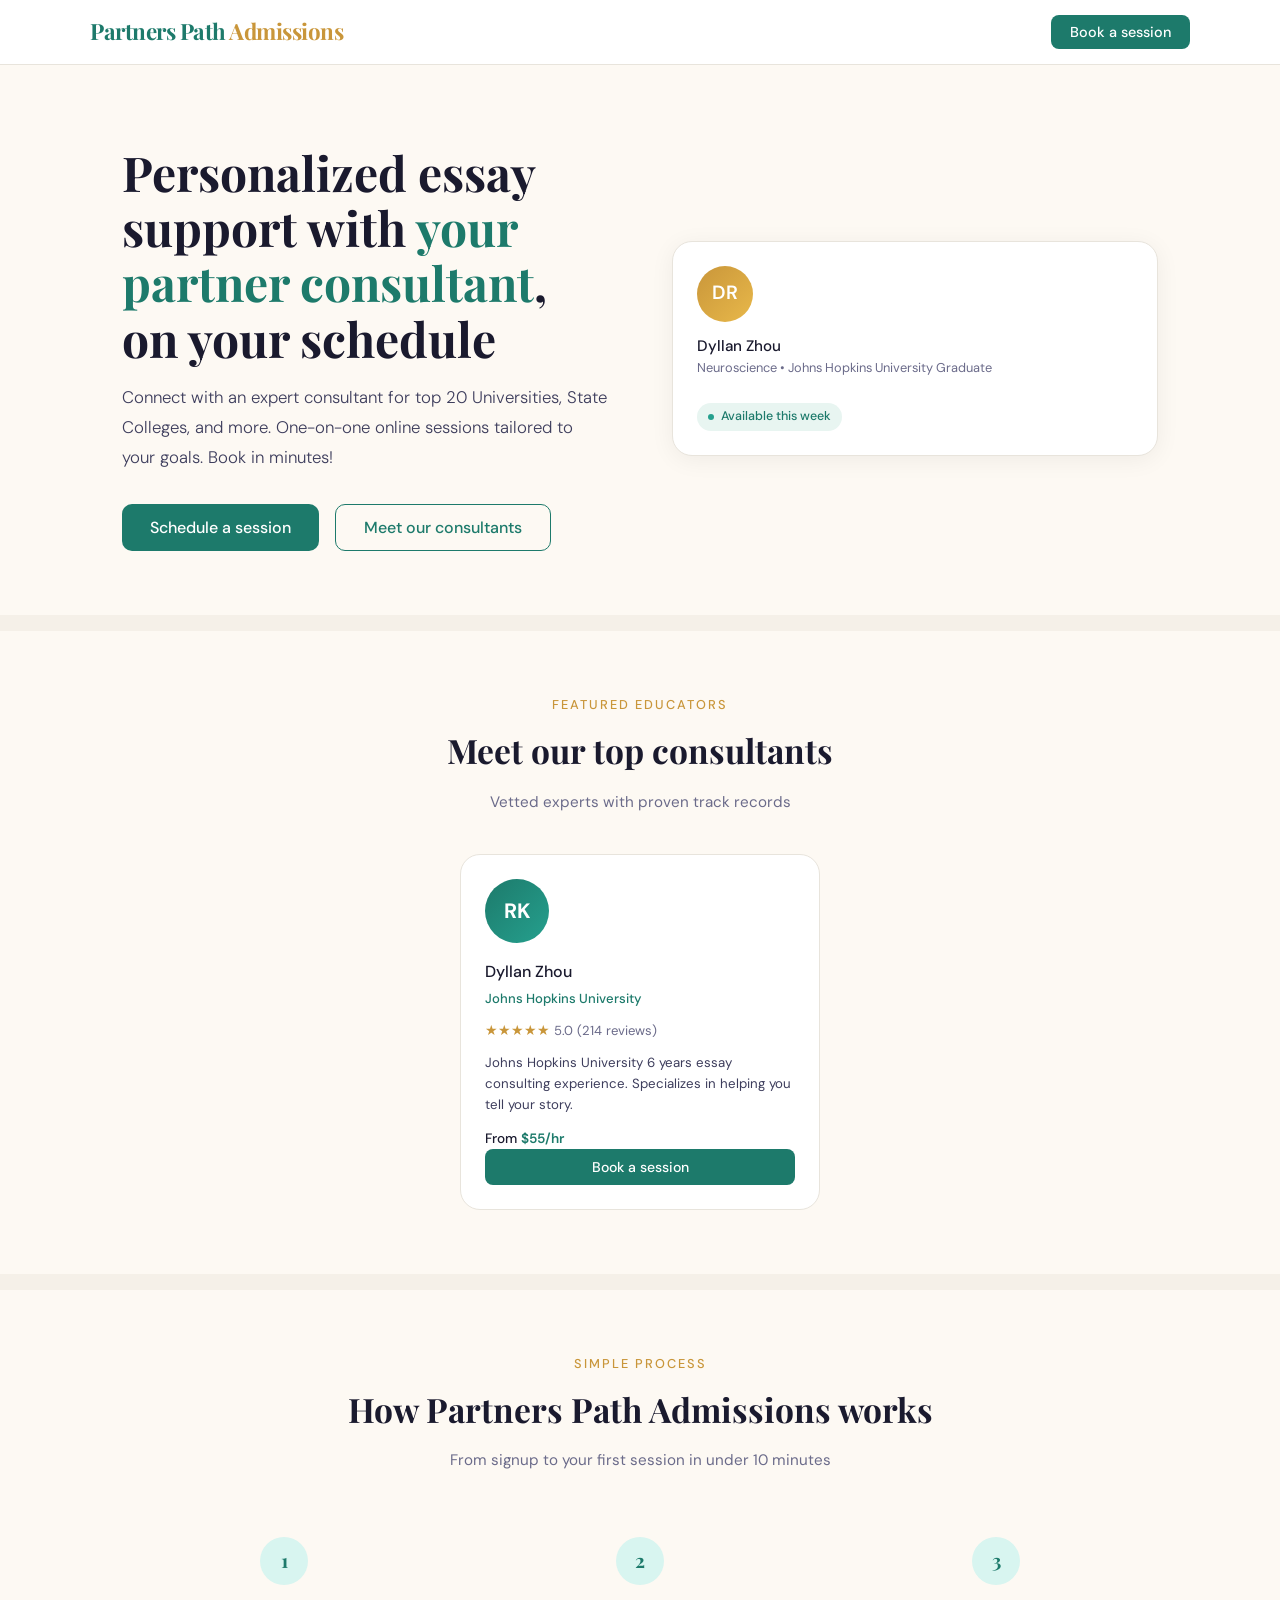
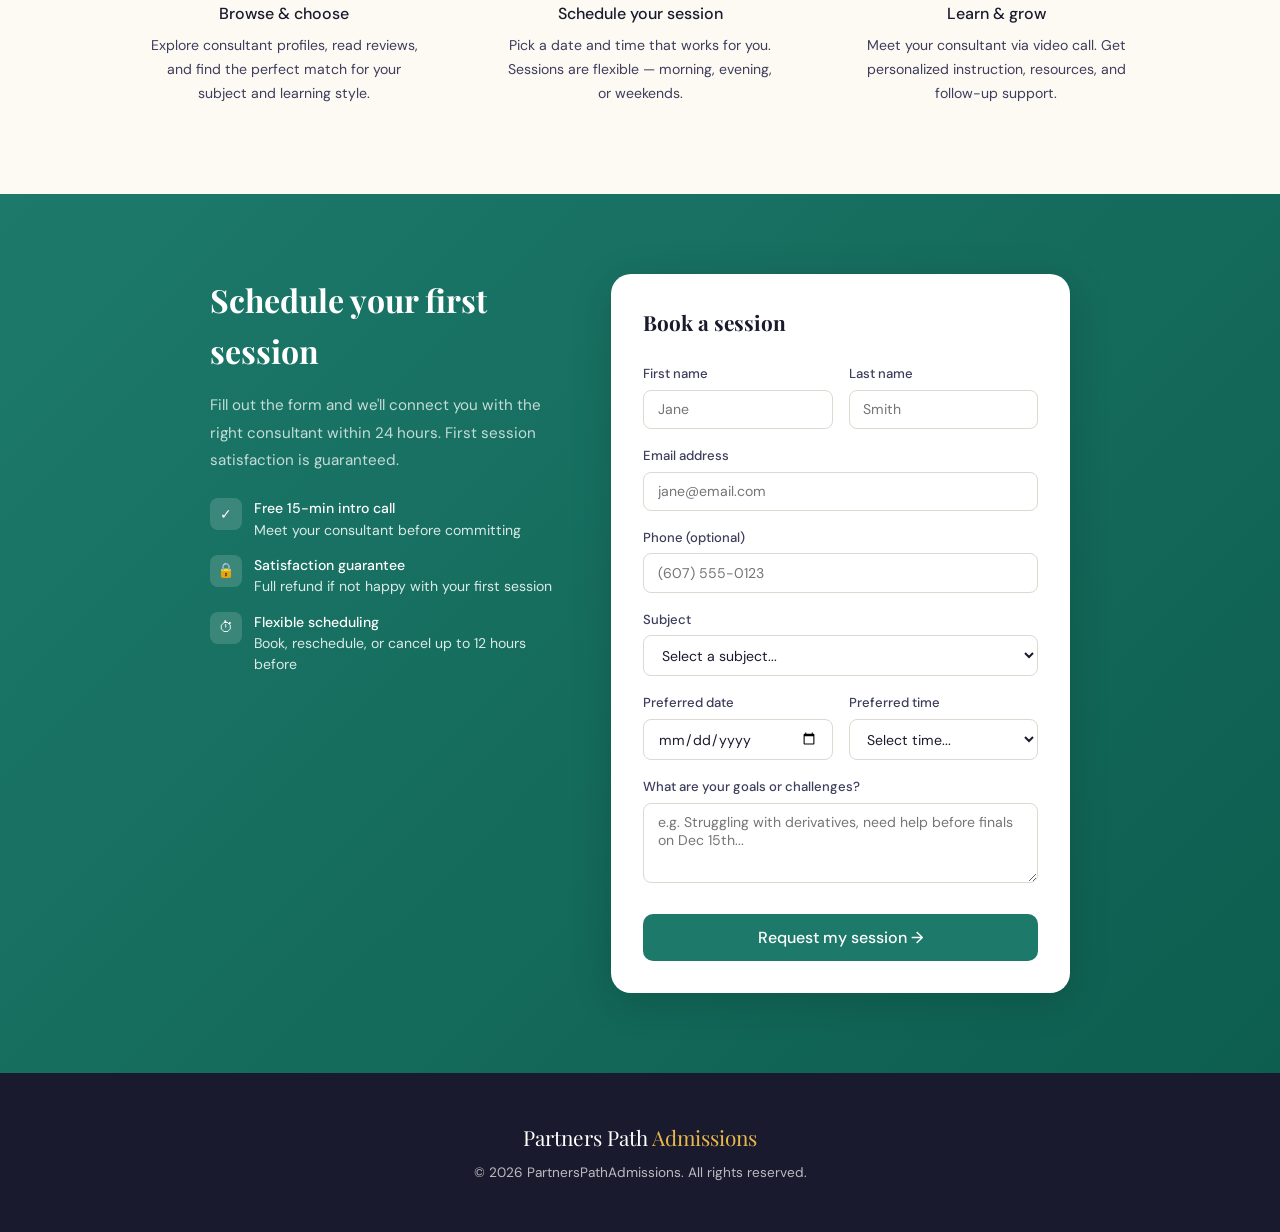
==== index.html @ 0ca45d67 "Update index.html" ====
<!DOCTYPE html>
<html lang="en">
<head>
<meta charset="UTF-8">
<meta name="viewport" content="width=device-width, initial-scale=1.0">
<title>Partners Path Admissions — Expert Online consulting</title>
<link href="https://fonts.googleapis.com/css2?family=Playfair+Display:wght@400;600;700&family=DM+Sans:wght@300;400;500&display=swap" rel="stylesheet">
<link rel="stylesheet" type="text/css" href="/style.css">
<script src="/script.js"></script>
</head>

<!-- Google tag (gtag.js) -->
<script async src="https://www.googletagmanager.com/gtag/js?id=G-GYZP8G2BZD"></script>
<script>
  window.dataLayer = window.dataLayer || [];
  function gtag(){dataLayer.push(arguments);}
  gtag('js', new Date());

  gtag('config', 'G-GYZP8G2BZD');
</script>
  
<body>

<nav>
  <div class="nav-inner">
    <div class="logo">Partners Path <span>Admissions</span></div>
    <button class="nav-cta" onclick="openBooking()">Book a session</button>
  </div>
</nav>

<!-- HERO -->
<section style="background:var(--cream)">
  <div class="hero">
    <div>
      <h1>Personalized essay support with <em>your partner consultant</em>, on your schedule</h1>
      <p>Connect with an expert consultant for top 20 Universities, State Colleges, and more. One-on-one online sessions tailored to your goals. Book in minutes!</p>
      <div class="hero-actions">
        <button class="btn-primary" onclick="scrollToBooking()">Schedule a session</button>
        <button class="btn-outline" onclick="document.getElementById('consultants').scrollIntoView({behavior:'smooth'})">Meet our consultants</button>
      </div>
    </div>
    <div class="hero-visual">
      <div class="rating-card">
        <div class="consultant-img">DR</div>
        <div class="consultant-name">Dyllan Zhou</div>
        <div class="consultant-subject">Neuroscience • Johns Hopkins University Graduate</div>
        <div class="stars"></div>
        <div class="consultant-bio"></div>
        <div class="avail-badge"><div class="avail-dot"></div>Available this week</div>
      </div>
    </div>
  </div>
</section>

<!-- consultantS -->
<div class="divider"></div>
<section class="section" id="consultants">
  <div class="section-label">Featured educators</div>
  <div class="section-title">Meet our top consultants</div>
  <div class="section-sub">Vetted experts with proven track records</div>
  <div class="consultants-grid">
    <div class="consultant-card">
      <div class="consultant-avatar" style="background:linear-gradient(135deg,#1d7a6b,#25a08e)">RK</div>
      <div class="t-name">Dyllan Zhou</div>
      <div class="t-subject">Johns Hopkins University</div>
      <div><span class="t-stars">★★★★★</span><span class="t-rating">5.0 (214 reviews)</span></div>
      <div class="t-bio">Johns Hopkins University 6 years essay consulting experience. Specializes in helping you tell your story.</div>
      <div class="t-rate">From <span>$55/hr</span></div>
      <button class="t-book" onclick="openBookingFor('Dyllan Zhou','College essay support')">Book a session</button>
    </div>
    <!-- <div class="consultant-card">
      <div class="consultant-avatar" style="background:linear-gradient(135deg,#c9963a,#e8b84a)">MJ</div>
      <div class="t-name">Marcus Johnson</div>
      <div class="t-subject">AP Chemistry & Biology</div>
      <div><span class="t-stars">★★★★★</span><span class="t-rating">4.9 (189 reviews)</span></div>
      <div class="t-bio">Stanford grad, former lab researcher. Makes science engaging through real-world applications and hands-on examples.</div>
      <div class="t-rate">From <span>$55/hr</span></div>
      <button class="t-book" onclick="openBookingFor('Marcus Johnson','AP Chemistry & Biology')">Book a session</button>
    </div>
    <div class="consultant-card">
      <div class="consultant-avatar" style="background:linear-gradient(135deg,#534ab7,#7f77dd)">SP</div>
      <div class="t-name">Sofia Patel</div>
      <div class="t-subject">SAT/ACT & College Essays</div>
      <div><span class="t-stars">★★★★★</span><span class="t-rating">4.9 (302 reviews)</span></div>
      <div class="t-bio">Columbia grad. Has helped 200+ students earn spots at Ivy League schools. Perfect SAT score in 2019.</div>
      <div class="t-rate">From <span>$70/hr</span></div>
      <button class="t-book" onclick="openBookingFor('Sofia Patel','SAT/ACT & College Essays')">Book a session</button>
    </div>
    <div class="consultant-card">
      <div class="consultant-avatar" style="background:linear-gradient(135deg,#d85a30,#ef9f27)">TL</div>
      <div class="t-name">Thomas Lee</div>
      <div class="t-subject">Python & Web Development</div>
      <div><span class="t-stars">★★★★★</span><span class="t-rating">4.8 (157 reviews)</span></div>
      <div class="t-bio">Senior software engineer at a Fortune 500. Teaches Python, JavaScript, React, and system design from beginner to advanced.</div>
      <div class="t-rate">From <span>$75/hr</span></div>
      <button class="t-book" onclick="openBookingFor('Thomas Lee','Python & Web Development')">Book a session</button>
    </div> -->
  </div>
</section>

<!-- HOW IT WORKS -->
<div class="divider"></div>
<section class="section" id="how">
  <div class="section-label">Simple process</div>
  <div class="section-title">How Partners Path Admissions works</div>
  <div class="section-sub">From signup to your first session in under 10 minutes</div>
  <div class="steps-grid">
    <div class="step-card">
      <div class="step-num">1</div>
      <div class="step-title">Browse & choose</div>
      <div class="step-desc">Explore consultant profiles, read reviews, and find the perfect match for your subject and learning style.</div>
    </div>
    <div class="step-card">
      <div class="step-num">2</div>
      <div class="step-title">Schedule your session</div>
      <div class="step-desc">Pick a date and time that works for you. Sessions are flexible — morning, evening, or weekends.</div>
    </div>
    <div class="step-card">
      <div class="step-num">3</div>
      <div class="step-title">Learn & grow</div>
      <div class="step-desc">Meet your consultant via video call. Get personalized instruction, resources, and follow-up support.</div>
    </div>
  </div>
</section>

<!-- BOOKING FORM -->
<section class="booking-section" id="booking">
  <div class="booking-inner">
    <div class="booking-info">
      <h2>Schedule your first session</h2>
      <p>Fill out the form and we'll connect you with the right consultant within 24 hours. First session satisfaction is guaranteed.</p>
      <div class="booking-perk">
        <div class="perk-icon">✓</div>
        <div class="perk-text"><strong>Free 15-min intro call</strong>Meet your consultant before committing</div>
      </div>
      <div class="booking-perk">
        <div class="perk-icon">🔒</div>
        <div class="perk-text"><strong>Satisfaction guarantee</strong>Full refund if not happy with your first session</div>
      </div>
      <div class="booking-perk">
        <div class="perk-icon">⏱</div>
        <div class="perk-text"><strong>Flexible scheduling</strong>Book, reschedule, or cancel up to 12 hours before</div>
      </div>
    </div>

    <div class="form-card">
      <h3>Book a session</h3>
      <form id="booking-form" action="https://api.web3forms.com/submit" method="POST">
        <input type="hidden" name="access_key" value="ca4d732a-3eb6-40d1-b957-d5e76e09fc23">
        <input type="hidden" name="subject" value="New Session Booking — EssayConsultant">
        <input type="checkbox" name="botcheck" style="display:none">
        <input type="hidden" name="redirect" value="false">

        <div class="form-row">
          <div class="form-group">
            <label for="fname">First name</label>
            <input type="text" id="fname" name="first_name" placeholder="Jane" required>
          </div>
          <div class="form-group">
            <label for="lname">Last name</label>
            <input type="text" id="lname" name="last_name" placeholder="Smith" required>
          </div>
        </div>
        <div class="form-group">
          <label for="email">Email address</label>
          <input type="email" id="email" name="email" placeholder="jane@email.com" required>
        </div>
        <div class="form-group">
          <label for="phone">Phone (optional)</label>
          <input type="tel" id="phone" name="phone" placeholder="(607) 555-0123">
        </div>
        <div class="form-group">
          <label for="subject-sel">Subject</label>
          <select id="subject-sel" name="subject_area" required>
            <option value="">Select a subject...</option>
            <option>Mathematics</option>
            <option>Science (Chemistry / Biology / Physics)</option>
            <option>Writing & English</option>
            <option>Coding & Computer Science</option>
            <option>SAT / ACT / Test Prep</option>
            <option>Languages</option>
            <option>History & Social Studies</option>
            <option>Music</option>
            <option>Other</option>
          </select>
        </div>
        <div class="form-row">
          <div class="form-group">
            <label for="date">Preferred date</label>
            <input type="date" id="date" name="preferred_date" required>
          </div>
          <div class="form-group">
            <label for="time">Preferred time</label>
            <select id="time" name="preferred_time" required>
              <option value="">Select time...</option>
              <option>8:00 AM – 9:00 AM</option>
              <option>9:00 AM – 10:00 AM</option>
              <option>10:00 AM – 11:00 AM</option>
              <option>11:00 AM – 12:00 PM</option>
              <option>12:00 PM – 1:00 PM</option>
              <option>1:00 PM – 2:00 PM</option>
              <option>2:00 PM – 3:00 PM</option>
              <option>3:00 PM – 4:00 PM</option>
              <option>4:00 PM – 5:00 PM</option>
              <option>5:00 PM – 6:00 PM</option>
              <option>6:00 PM – 7:00 PM</option>
              <option>7:00 PM – 8:00 PM</option>
            </select>
          </div>
        </div>
        <div class="form-group">
          <label for="goals">What are your goals or challenges?</label>
          <textarea id="goals" name="message" placeholder="e.g. Struggling with derivatives, need help before finals on Dec 15th..."></textarea>
        </div>
        <button type="submit" class="submit-btn" id="submit-btn">Request my session →</button>
        <div class="form-msg" id="form-msg"></div>
      </form>
    </div>
  </div>
</section>

<!-- MODAL (quick-book from consultant cards) -->
<div class="modal-overlay" id="modal-overlay" onclick="closeModalOnBg(event)">
  <div class="modal">
    <button class="modal-close" onclick="closeModal()">×</button>
    <h3>Book a session</h3>
    <div class="modal-sub" id="modal-sub">with your selected consultant</div>
    <form id="modal-form" action="https://api.web3forms.com/submit" method="POST">
      <input type="hidden" name="access_key" value="ca4d732a-3eb6-40d1-b957-d5e76e09fc23">
      <input type="hidden" name="subject" value="New Session Booking — PartnersPathAdmissions (Quick)">
      <input type="checkbox" name="botcheck" style="display:none">
      <input type="hidden" name="redirect" value="false">
      <input type="hidden" name="consultant" id="modal-consultant-field">

      <div class="form-row">
        <div class="form-group">
          <label>First name</label>
          <input type="text" name="first_name" placeholder="Jane" required>
        </div>
        <div class="form-group">
          <label>Last name</label>
          <input type="text" name="last_name" placeholder="Smith" required>
        </div>
      </div>
      <div class="form-group">
        <label>Email address</label>
        <input type="email" name="email" placeholder="jane@email.com" required>
      </div>
      <div class="form-row">
        <div class="form-group">
          <label>Preferred date</label>
          <input type="date" name="preferred_date" required>
        </div>
        <div class="form-group">
          <label>Preferred time</label>
          <select name="preferred_time" required>
            <option value="">Select...</option>
            <option>Morning (8–12 PM)</option>
            <option>Afternoon (12–5 PM)</option>
            <option>Evening (5–9 PM)</option>
          </select>
        </div>
      </div>
      <div class="form-group">
        <label>Notes for your consultant</label>
        <textarea name="message" placeholder="What topics or goals should we focus on?"></textarea>
      </div>
      <button type="submit" class="submit-btn" id="modal-submit">Confirm booking →</button>
      <div class="form-msg" id="modal-msg"></div>
    </form>
  </div>
</div>

<footer>
  <div class="logo-f">Partners Path <span>Admissions</span></div>
  <p style="margin-top:.5rem">© 2026 PartnersPathAdmissions. All rights reserved.</p>
</footer>
  

</body>
</html>
---- style.css ----
*{box-sizing:border-box;margin:0;padding:0}
:root{
  --ink:#1a1a2e;--ink2:#3d3d5c;--ink3:#6b6b8a;
  --cream:#fdf9f3;--cream2:#f5f0e8;
  --gold:#c9963a;--gold2:#e8b84a;
  --teal:#1d7a6b;--teal2:#25a08e;--teal3:#d8f5f0;
  --bg-card:#ffffff;--radius:12px;--radius-lg:20px;
}
body{font-family:'DM Sans',sans-serif;background:var(--cream);color:var(--ink);line-height:1.6}

/* NAV */
nav{background:var(--bg-card);border-bottom:1px solid #e8e4dc;padding:0 2rem;position:sticky;top:0;z-index:100}

.nav-inner{max-width:1100px;margin:0 auto;height:64px;display:flex;align-items:center;justify-content:space-between}
.logo{font-family:'Playfair Display',serif;font-size:1.4rem;font-weight:700;color:var(--teal);letter-spacing:-0.5px}
.logo span{color:var(--gold)}
.nav-links{display:flex;gap:2rem;list-style:none}
.nav-links a{text-decoration:none;color:var(--ink2);font-size:.9rem;font-weight:400;transition:color .2s}
.nav-links a:hover{color:var(--teal)}
.nav-cta{background:var(--teal);color:#fff;border:none;padding:.5rem 1.2rem;border-radius:8px;font-family:'DM Sans',sans-serif;font-size:.9rem;font-weight:500;cursor:pointer;transition:background .2s}
.nav-cta:hover{background:var(--teal2)}

/* HERO */
.hero{padding:5rem 2rem 4rem;max-width:1100px;margin:0 auto;display:grid;grid-template-columns:1fr 1fr;gap:4rem;align-items:center}
.hero-badge{display:inline-flex;align-items:center;gap:.5rem;background:var(--teal3);color:var(--teal);font-size:.8rem;font-weight:500;padding:.35rem .9rem;border-radius:20px;margin-bottom:1.5rem}
.hero h1{font-family:'Playfair Display',serif;font-size:3rem;font-weight:700;line-height:1.15;color:var(--ink);margin-bottom:1rem}
.hero h1 em{color:var(--teal);font-style:normal}
.hero p{font-size:1.05rem;color:var(--ink2);margin-bottom:2rem;line-height:1.8;font-weight:300}
.hero-actions{display:flex;gap:1rem;flex-wrap:wrap}
.btn-primary{background:var(--teal);color:#fff;border:none;padding:.75rem 1.75rem;border-radius:10px;font-size:1rem;font-weight:500;cursor:pointer;transition:background .2s;font-family:'DM Sans',sans-serif}
.btn-primary:hover{background:var(--teal2)}
.btn-outline{background:transparent;color:var(--teal);border:1.5px solid var(--teal);padding:.75rem 1.75rem;border-radius:10px;font-size:1rem;font-weight:500;cursor:pointer;transition:all .2s;font-family:'DM Sans',sans-serif}
.btn-outline:hover{background:var(--teal3)}

/* STATS */
.stats{display:flex;gap:2rem;margin-top:2.5rem}
.stat-item .num{font-family:'Playfair Display',serif;font-size:1.8rem;font-weight:700;color:var(--teal)}
.stat-item .lbl{font-size:.8rem;color:var(--ink3);font-weight:400}

/* HERO CARD */
.hero-visual{position:relative}
.rating-card{background:var(--bg-card);border:1px solid #e8e4dc;border-radius:var(--radius-lg);padding:1.5rem;box-shadow:0 4px 24px rgba(0,0,0,.06)}
.consultant-img{width:56px;height:56px;border-radius:50%;background:linear-gradient(135deg,#c9963a,#e8b84a);display:flex;align-items:center;justify-content:center;font-size:1.2rem;color:#fff;font-weight:600;margin-bottom:.75rem}
.consultant-name{font-weight:500;font-size:.95rem;color:var(--ink)}
.consultant-subject{font-size:.8rem;color:var(--ink3);margin-bottom:.75rem}
.stars{color:var(--gold);font-size:1rem;letter-spacing:2px;margin-bottom:.5rem}
.consultant-bio{font-size:.85rem;color:var(--ink2);line-height:1.6}
.avail-badge{margin-top:.75rem;display:inline-flex;align-items:center;gap:.4rem;background:#e8f5f1;color:var(--teal);font-size:.78rem;font-weight:500;padding:.25rem .7rem;border-radius:20px}
.avail-dot{width:6px;height:6px;background:var(--teal2);border-radius:50%}
.floating-stat{position:absolute;top:-1rem;right:-1rem;background:var(--bg-card);border:1px solid #e8e4dc;border-radius:var(--radius);padding:.75rem 1rem;box-shadow:0 4px 16px rgba(0,0,0,.06);text-align:center}
.floating-stat .big{font-family:'Playfair Display',serif;font-size:1.5rem;font-weight:700;color:var(--gold)}
.floating-stat .sm{font-size:.75rem;color:var(--ink3)}

/* SUBJECTS */
.section{padding:4rem 2rem;max-width:1100px;margin:0 auto}
.section-label{text-align:center;font-size:.8rem;font-weight:500;color:var(--gold);letter-spacing:2px;text-transform:uppercase;margin-bottom:.5rem}
.section-title{text-align:center;font-family:'Playfair Display',serif;font-size:2.1rem;font-weight:700;color:var(--ink);margin-bottom:.75rem}
.section-sub{text-align:center;color:var(--ink3);font-size:.95rem;margin-bottom:2.5rem}
.subjects-grid{display:grid;grid-template-columns:repeat(auto-fit,minmax(140px,1fr));gap:1rem}
.subject-card{background:var(--bg-card);border:1px solid #e8e4dc;border-radius:var(--radius);padding:1.25rem;text-align:center;cursor:pointer;transition:all .2s}
.subject-card:hover{border-color:var(--teal);background:var(--teal3)}
.subject-icon{font-size:1.8rem;margin-bottom:.5rem}
.subject-name{font-size:.9rem;font-weight:500;color:var(--ink)}
.subject-count{font-size:.78rem;color:var(--ink3)}

/* consultantS */
.consultants-grid{display:grid;grid-template-columns:repeat(auto-fit,minmax(min(100%, 240px), 360px));gap:1.5rem;justify-content:center}
.consultant-card{background:var(--bg-card);border:1px solid #e8e4dc;border-radius:var(--radius-lg);padding:1.5rem;transition:all .2s;width:100%;min-height:330px;display:flex;flex-direction:column}
.consultant-card:hover{border-color:var(--teal2);box-shadow:0 6px 24px rgba(29,122,107,.08)}
.consultant-avatar{width:64px;height:64px;border-radius:50%;display:flex;align-items:center;justify-content:center;font-size:1.3rem;color:#fff;font-weight:700;margin-bottom:1rem}
.t-name{font-weight:500;font-size:1rem;color:var(--ink);margin-bottom:.2rem}
.t-subject{font-size:.82rem;color:var(--teal);font-weight:500;margin-bottom:.5rem}
.t-stars{color:var(--gold);font-size:.85rem}
.t-rating{font-size:.82rem;color:var(--ink3);margin-left:.25rem}
.t-bio{font-size:.83rem;color:var(--ink2);margin-top:.6rem;line-height:1.6}
.t-rate{margin-top:.75rem;font-size:.85rem;color:var(--ink);font-weight:500}
.t-rate span{color:var(--teal);font-weight:600}
.t-book{margin-top:auto;width:100%;background:var(--teal);color:#fff;border:none;padding:.55rem;border-radius:8px;font-size:.88rem;font-weight:500;cursor:pointer;font-family:'DM Sans',sans-serif;transition:background .2s}
.t-book:hover{background:var(--teal2)}

/* DIVIDER */
.divider{background:var(--cream2);padding:.5rem 0}

/* HOW IT WORKS */
.steps-grid{display:grid;grid-template-columns:repeat(3,1fr);gap:2rem}
.step-card{text-align:center;padding:1.5rem}
.step-num{width:48px;height:48px;border-radius:50%;background:var(--teal3);color:var(--teal);font-family:'Playfair Display',serif;font-size:1.2rem;font-weight:700;display:flex;align-items:center;justify-content:center;margin:0 auto 1rem}
.step-title{font-weight:500;font-size:1rem;color:var(--ink);margin-bottom:.5rem}
.step-desc{font-size:.88rem;color:var(--ink2);line-height:1.7}

/* BOOKING SECTION */
.booking-section{background:linear-gradient(135deg,var(--teal) 0%,#0d5e4f 100%);padding:5rem 2rem}
.booking-inner{max-width:860px;margin:0 auto;display:grid;grid-template-columns:1fr 1.3fr;gap:3rem;align-items:start}
.booking-info h2{font-family:'Playfair Display',serif;font-size:2rem;font-weight:700;color:#fff;margin-bottom:1rem}
.booking-info p{color:rgba(255,255,255,.75);font-size:.95rem;line-height:1.8;margin-bottom:1.5rem}
.booking-perk{display:flex;align-items:flex-start;gap:.75rem;margin-bottom:.9rem}
.perk-icon{background:rgba(255,255,255,.15);border-radius:8px;width:32px;height:32px;display:flex;align-items:center;justify-content:center;flex-shrink:0;color:#fff;font-size:.9rem}
.perk-text{font-size:.88rem;color:rgba(255,255,255,.85);line-height:1.5}
.perk-text strong{color:#fff;font-weight:500;display:block}

/* FORM */
.form-card{background:var(--bg-card);border-radius:var(--radius-lg);padding:2rem;box-shadow:0 8px 40px rgba(0,0,0,.15)}
.form-card h3{font-family:'Playfair Display',serif;font-size:1.3rem;font-weight:700;color:var(--ink);margin-bottom:1.5rem}
.form-group{margin-bottom:1rem}
.form-row{display:grid;grid-template-columns:1fr 1fr;gap:1rem}
label{display:block;font-size:.82rem;font-weight:500;color:var(--ink2);margin-bottom:.35rem}
input,select,textarea{width:100%;padding:.6rem .85rem;border:1px solid #ddd9d0;border-radius:8px;font-family:'DM Sans',sans-serif;font-size:.88rem;color:var(--ink);background:#fff;transition:border-color .2s;outline:none}
input:focus,select:focus,textarea:focus{border-color:var(--teal)}
textarea{resize:vertical;min-height:80px}
.submit-btn{width:100%;background:var(--teal);color:#fff;border:none;padding:.8rem;border-radius:10px;font-size:1rem;font-weight:500;cursor:pointer;font-family:'DM Sans',sans-serif;transition:background .2s;margin-top:.5rem}
.submit-btn:hover{background:var(--teal2)}
.submit-btn:disabled{opacity:.6;cursor:default}
.form-msg{margin-top:.75rem;padding:.65rem 1rem;border-radius:8px;font-size:.88rem;display:none}
.form-msg.success{background:#d8f5f0;color:var(--teal);display:block}
.form-msg.error{background:#fde8e8;color:#c0392b;display:block}

/* FOOTER */
footer{background:var(--ink);color:rgba(255,255,255,.7);padding:3rem 2rem;text-align:center;font-size:.85rem}
footer .logo-f{font-family:'Playfair Display',serif;font-size:1.3rem;color:#fff;margin-bottom:.5rem}
footer .logo-f span{color:var(--gold2)}

/* MODAL */
.modal-overlay{display:none;position:fixed;inset:0;background:rgba(0,0,0,.45);z-index:200;align-items:center;justify-content:center;padding:1rem}
.modal-overlay.open{display:flex}
.modal{background:var(--bg-card);border-radius:var(--radius-lg);max-width:480px;width:100%;padding:2rem;max-height:90vh;overflow-y:auto;position:relative}
.modal-close{position:absolute;top:1rem;right:1rem;background:none;border:none;font-size:1.4rem;cursor:pointer;color:var(--ink3);line-height:1}
.modal-close:hover{color:var(--ink)}
.modal h3{font-family:'Playfair Display',serif;font-size:1.4rem;font-weight:700;color:var(--ink);margin-bottom:.25rem}
.modal-sub{font-size:.85rem;color:var(--ink3);margin-bottom:1.5rem}

/* MOBILE */
@media (max-width: 768px){
  nav{padding:0 1rem}
  .nav-inner{height:auto;min-height:64px;gap:1rem}
  .logo{font-size:1.2rem}
  .nav-cta{padding:.45rem .9rem;font-size:.82rem}
  .hero{grid-template-columns:1fr;gap:2.5rem;padding:3.5rem 1rem 3rem;text-align:center}
  .hero h1{font-size:2.25rem}
  .hero p{font-size:1rem}
  .hero-actions{justify-content:center}
  .stats{justify-content:center;flex-wrap:wrap;gap:1.25rem}
  .hero-visual{max-width:360px;margin:0 auto}
  .floating-stat{right:.5rem}
  .section{padding:3rem 1rem}
  .section-title{font-size:1.8rem}
  .steps-grid{grid-template-columns:1fr;gap:1.25rem}
  .booking-section{padding:3.5rem 1rem}
  .booking-inner{grid-template-columns:1fr;gap:2rem}
  .form-row{grid-template-columns:1fr}
  .form-card{padding:1.5rem}
}

@media (max-width: 480px){
  .hero h1{font-size:1.9rem}
  .btn-primary,.btn-outline{width:100%}
  .hero-actions{flex-direction:column}
  .stats{flex-direction:column}
  .floating-stat{position:static;margin-bottom:1rem}
}
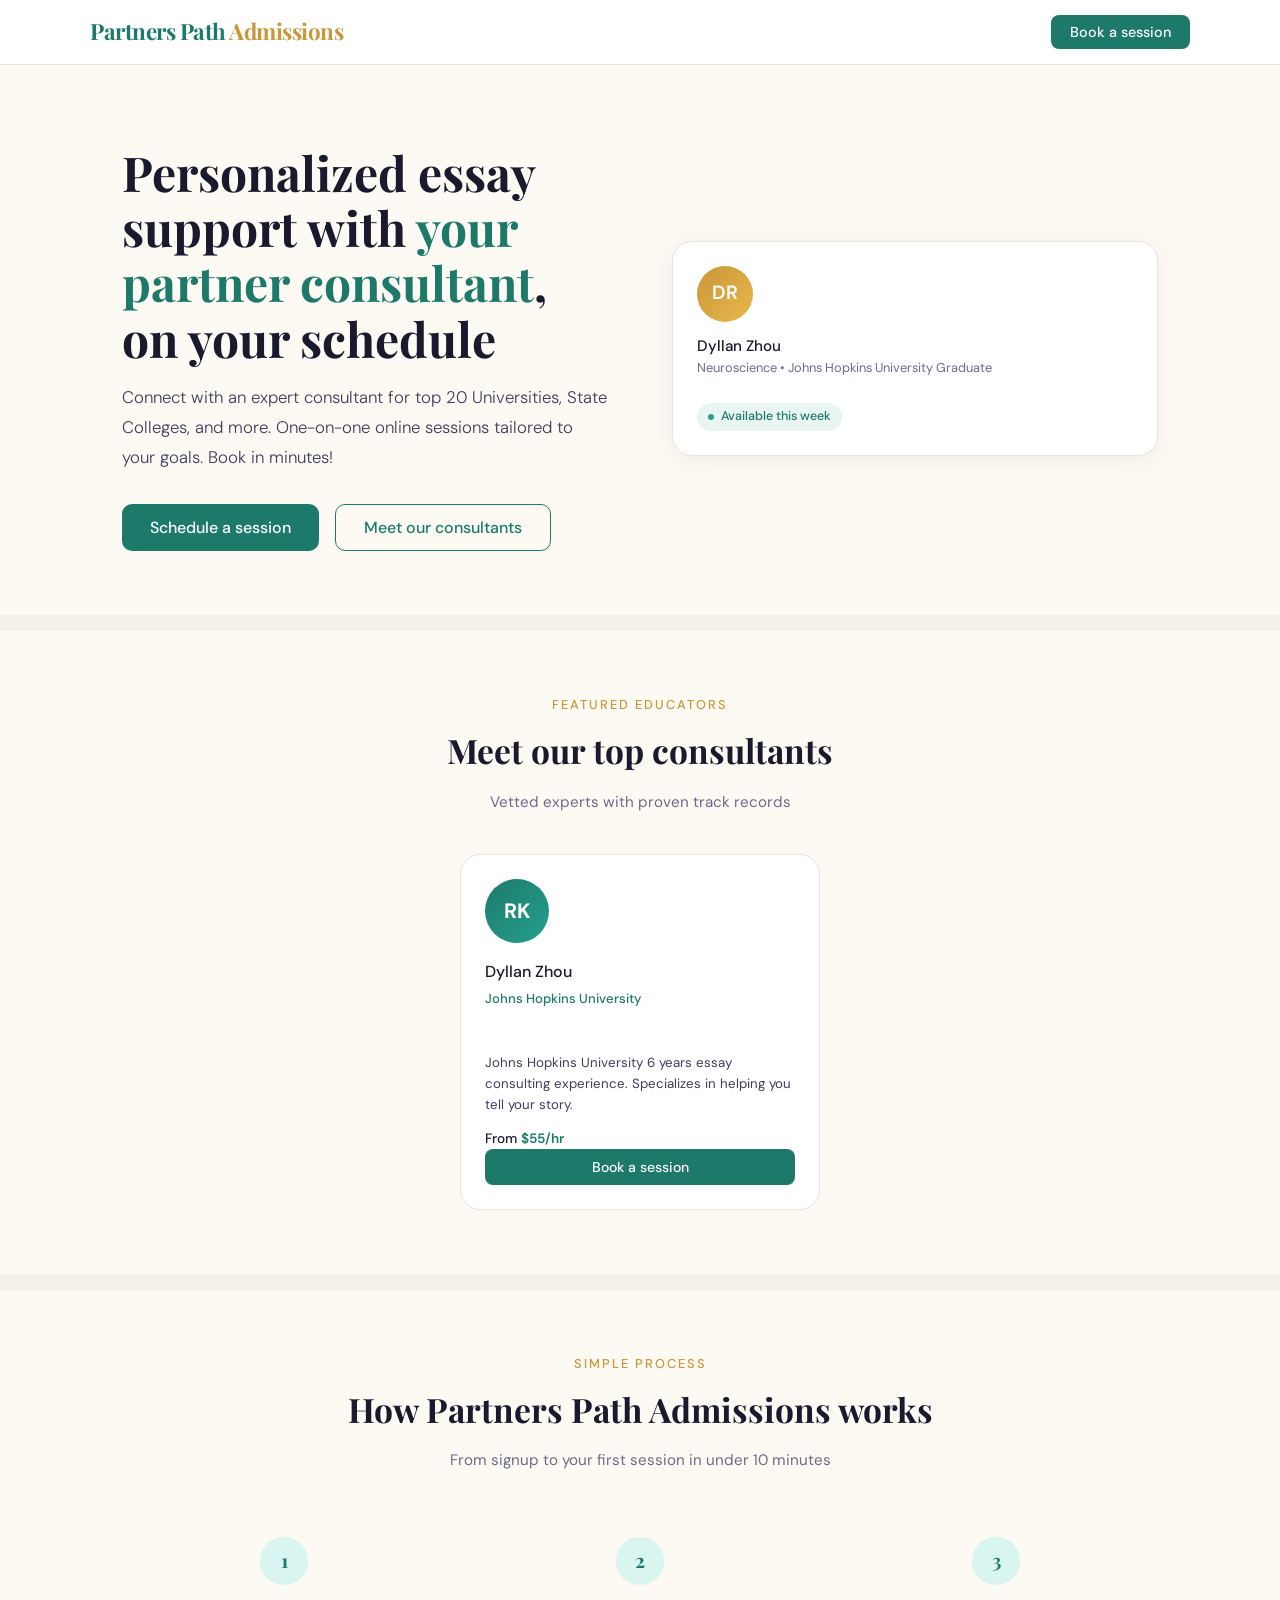
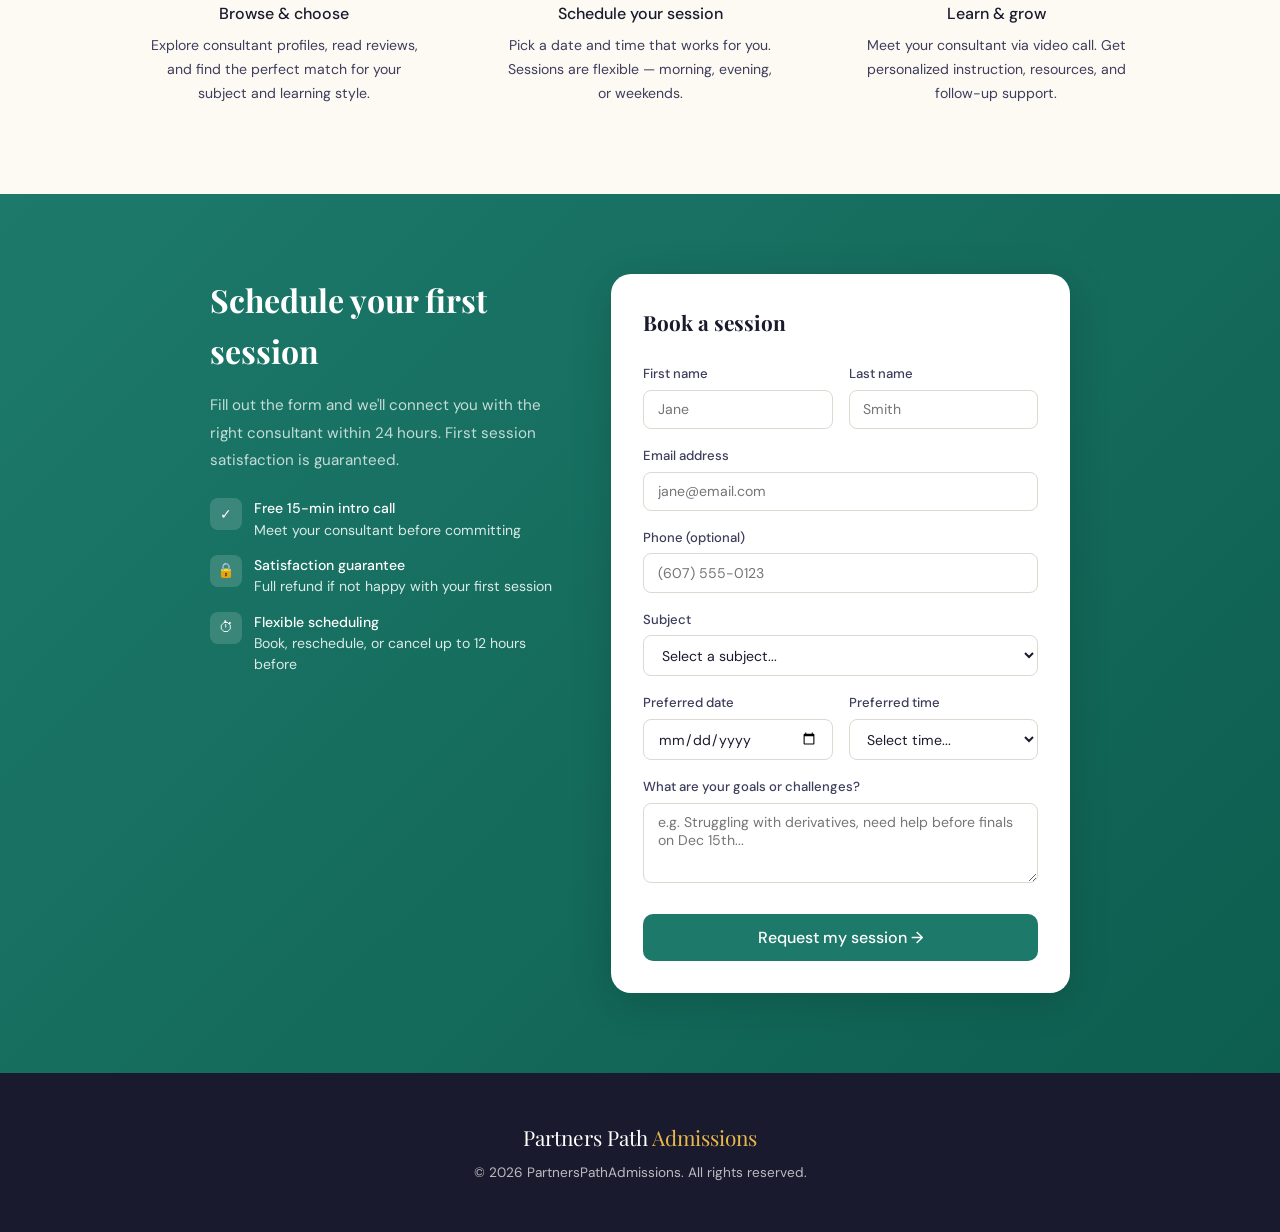
==== commit 0435c8ae: "Update index.html" ====
--- a/index.html
+++ b/index.html
@@ -63,7 +63,7 @@
       <div class="consultant-avatar" style="background:linear-gradient(135deg,#1d7a6b,#25a08e)">RK</div>
       <div class="t-name">Dyllan Zhou</div>
       <div class="t-subject">Johns Hopkins University</div>
-      <div><span class="t-stars">★★★★★</span><span class="t-rating">5.0 (214 reviews)</span></div>
+      <div><span class="t-stars"></span><span class="t-rating"></span></div>
       <div class="t-bio">Johns Hopkins University 6 years essay consulting experience. Specializes in helping you tell your story.</div>
       <div class="t-rate">From <span>$55/hr</span></div>
       <button class="t-book" onclick="openBookingFor('Dyllan Zhou','College essay support')">Book a session</button>
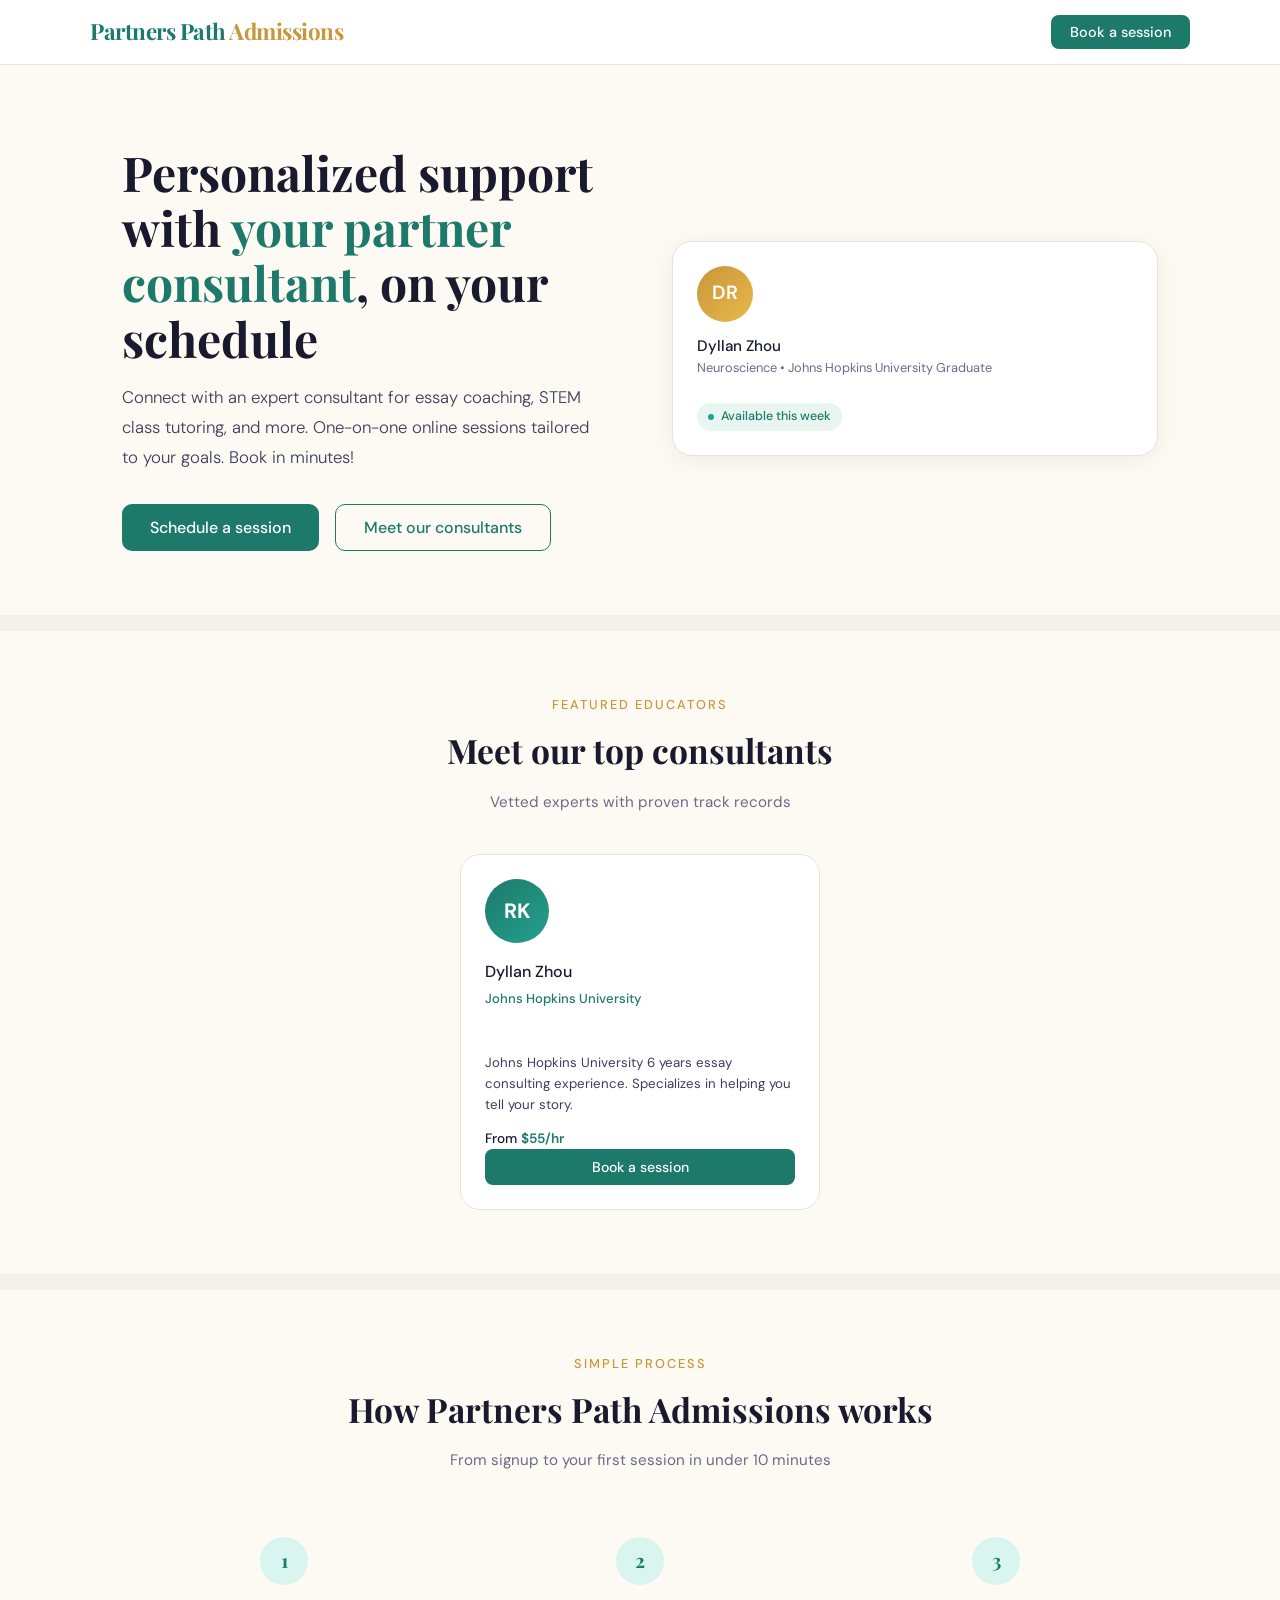
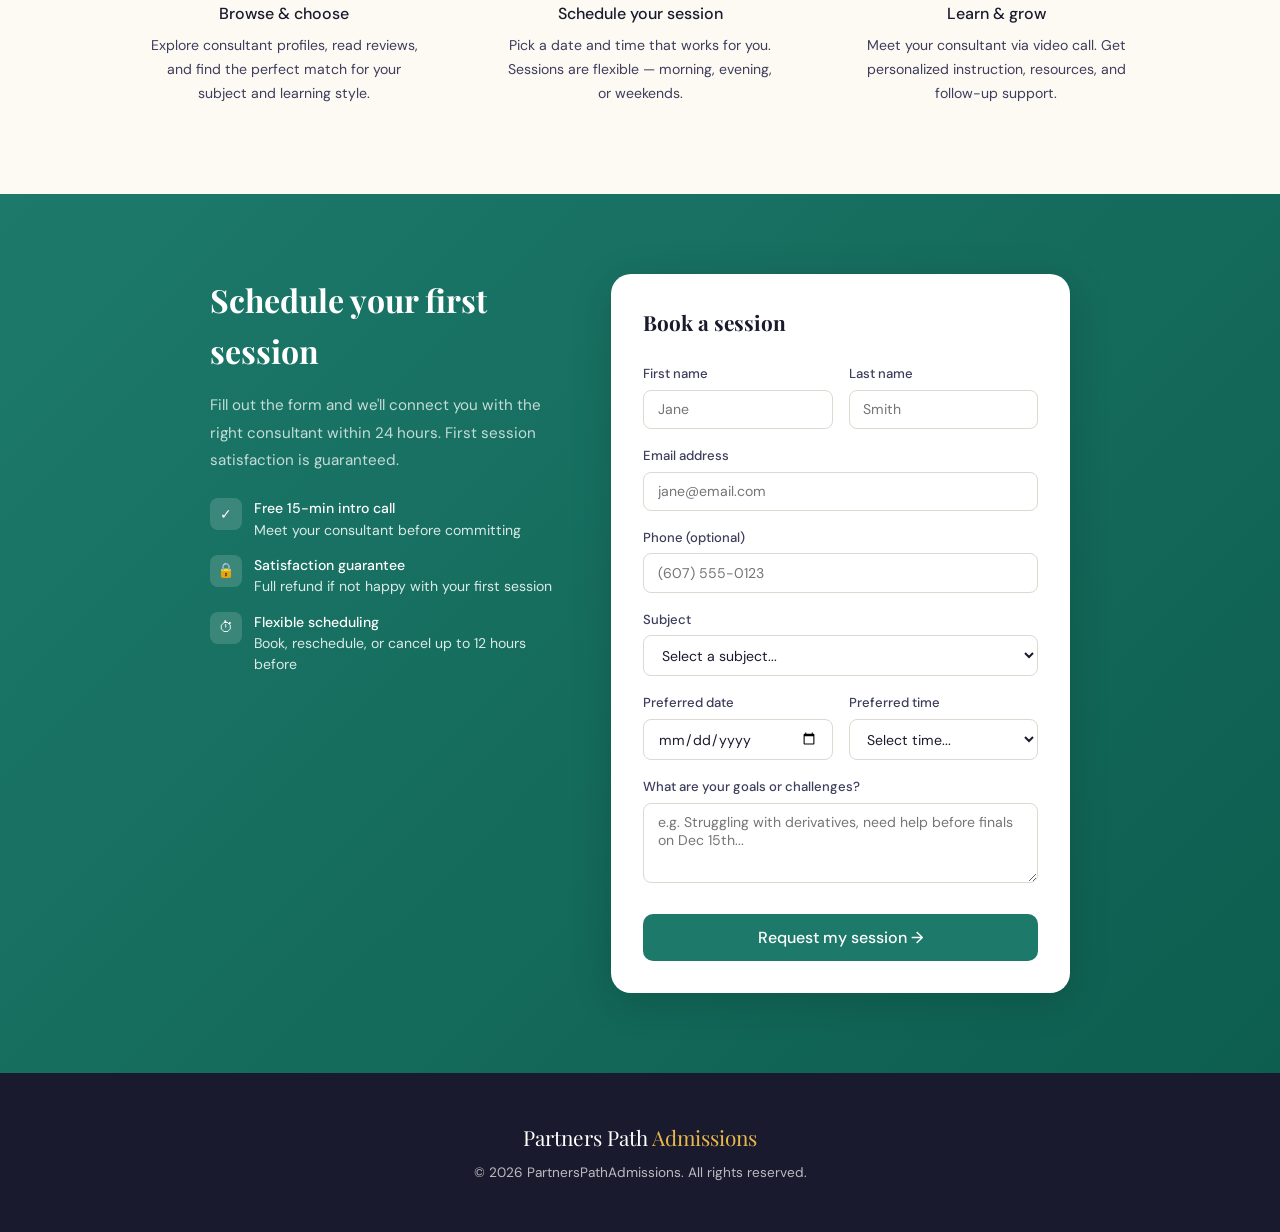
==== commit b97f37a5: "Update index.html" ====
--- a/index.html
+++ b/index.html
@@ -32,8 +32,8 @@
 <section style="background:var(--cream)">
   <div class="hero">
     <div>
-      <h1>Personalized essay support with <em>your partner consultant</em>, on your schedule</h1>
-      <p>Connect with an expert consultant for top 20 Universities, State Colleges, and more. One-on-one online sessions tailored to your goals. Book in minutes!</p>
+      <h1>Personalized support with <em>your partner consultant</em>, on your schedule</h1>
+      <p>Connect with an expert consultant for essay coaching, STEM class tutoring, and more. One-on-one online sessions tailored to your goals. Book in minutes!</p>
       <div class="hero-actions">
         <button class="btn-primary" onclick="scrollToBooking()">Schedule a session</button>
         <button class="btn-outline" onclick="document.getElementById('consultants').scrollIntoView({behavior:'smooth'})">Meet our consultants</button>
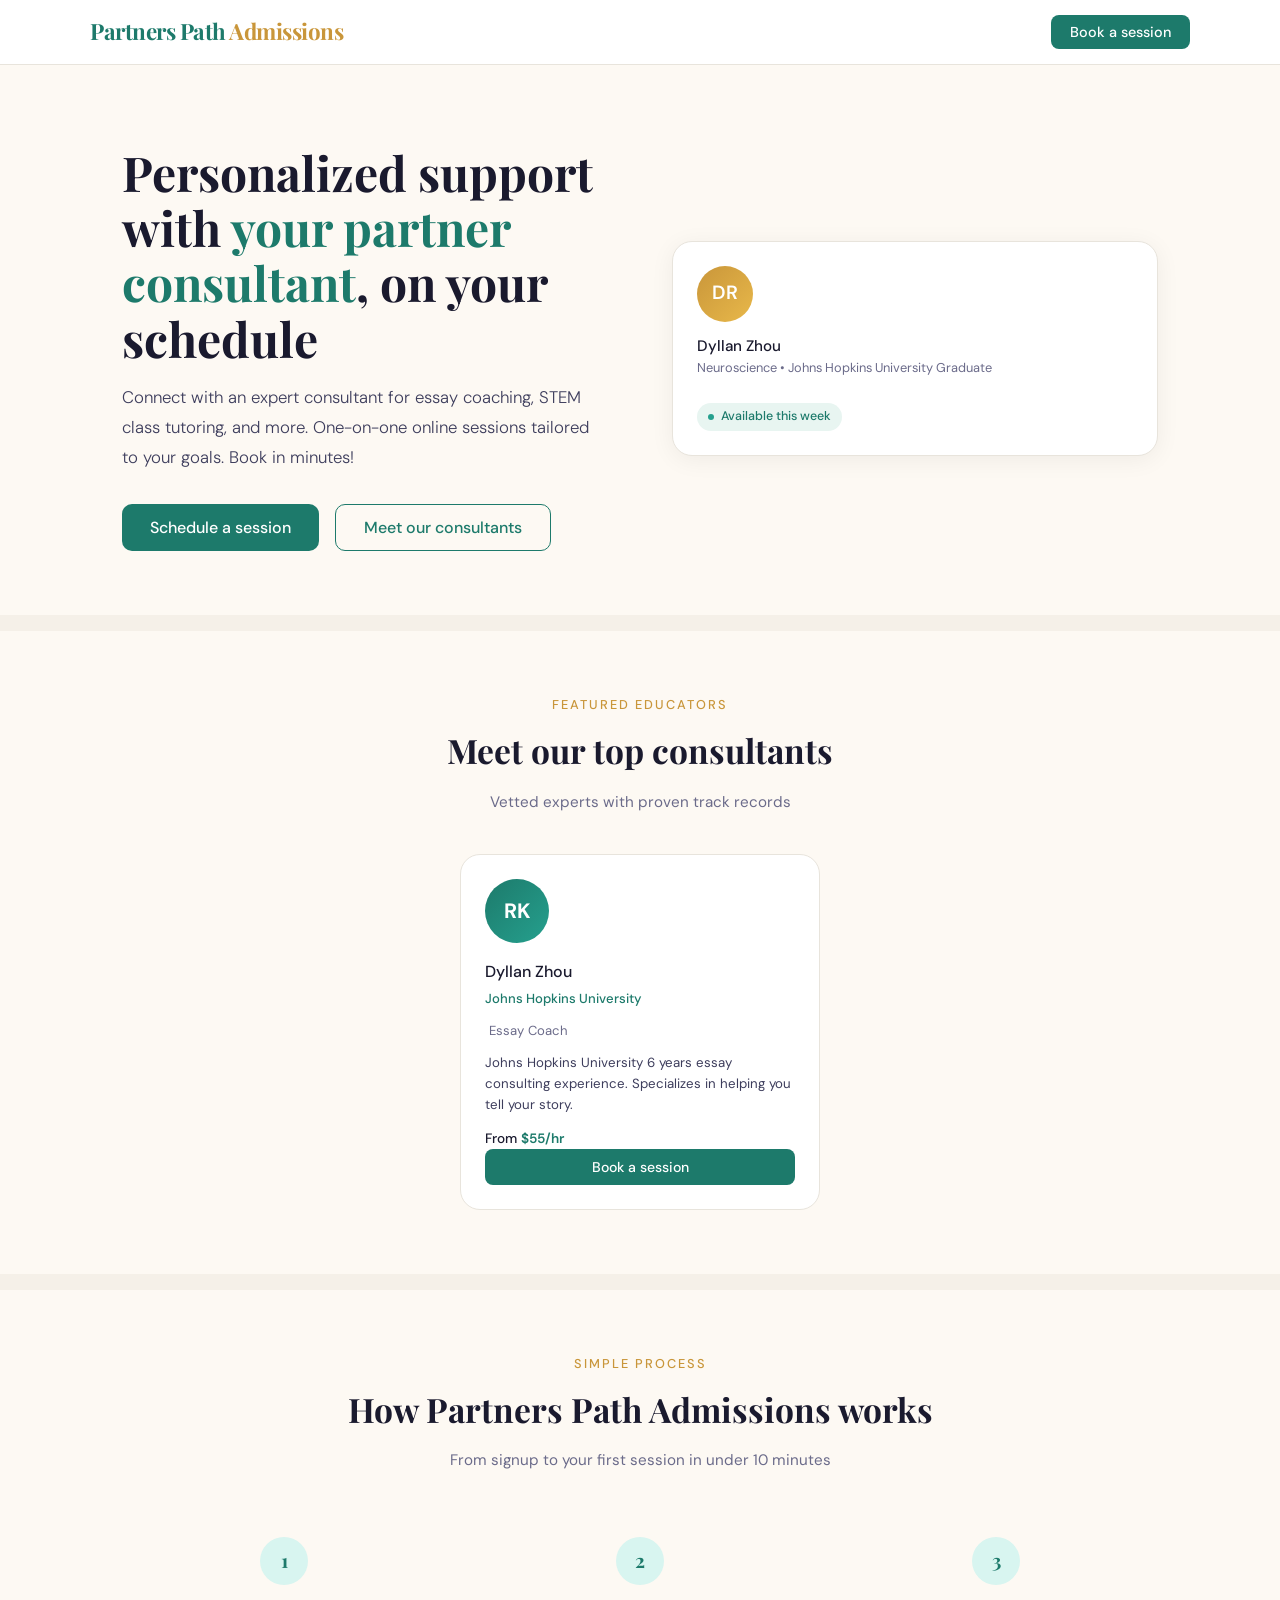
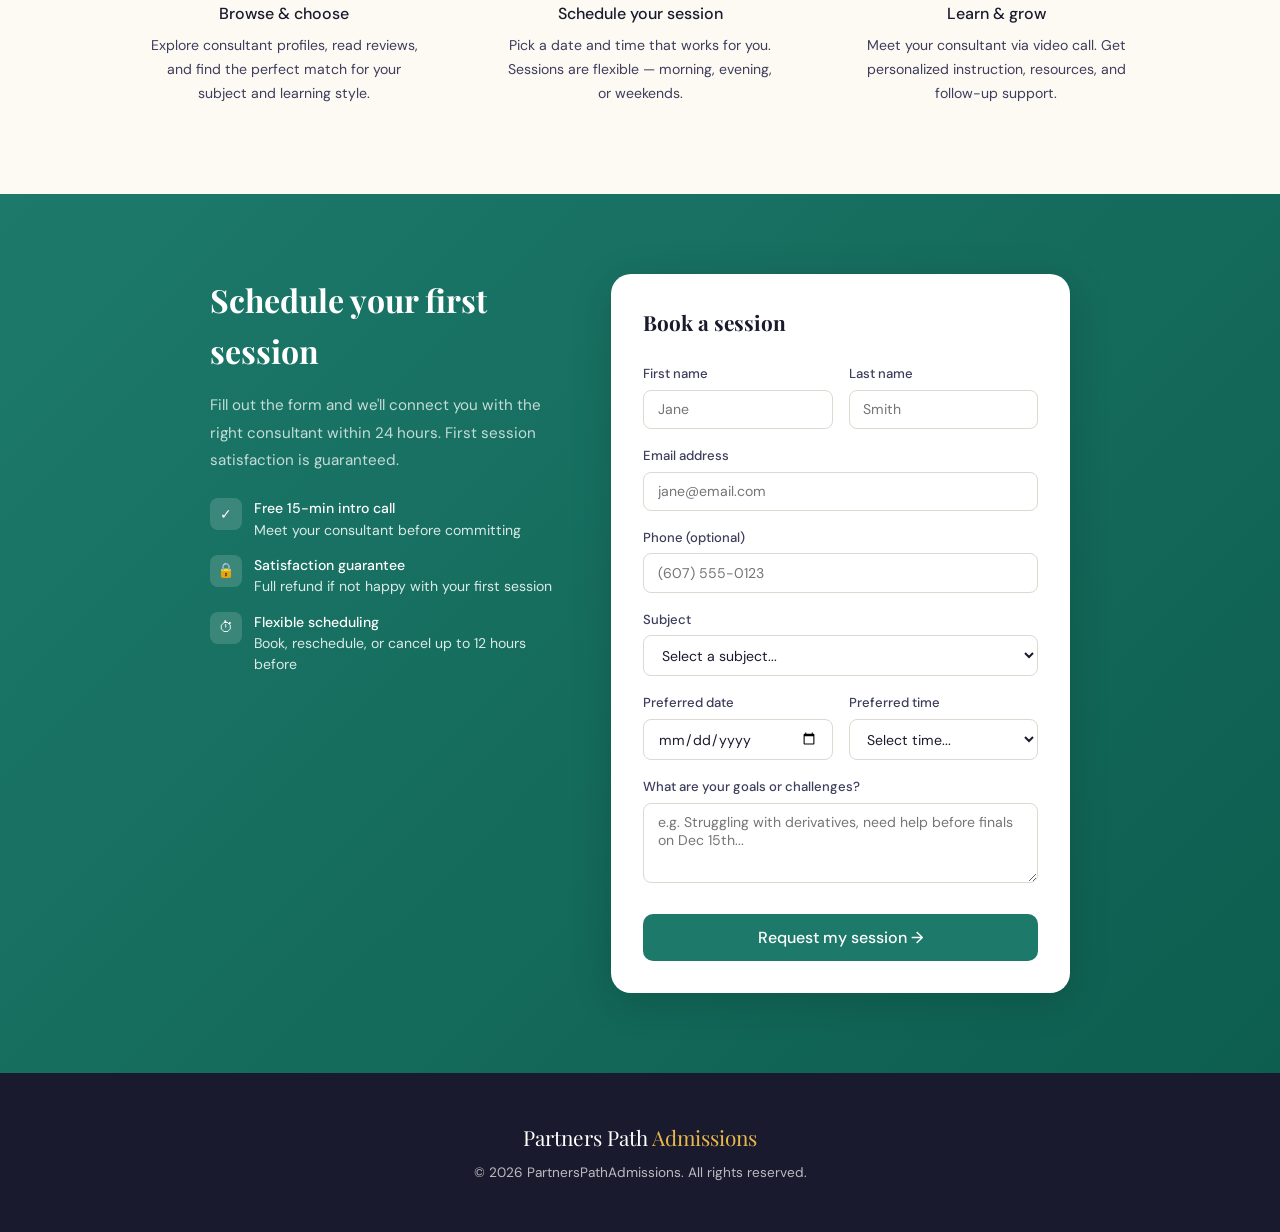
==== commit 937ccc95: "Update index.html" ====
--- a/index.html
+++ b/index.html
@@ -63,7 +63,7 @@
       <div class="consultant-avatar" style="background:linear-gradient(135deg,#1d7a6b,#25a08e)">RK</div>
       <div class="t-name">Dyllan Zhou</div>
       <div class="t-subject">Johns Hopkins University</div>
-      <div><span class="t-stars"></span><span class="t-rating"></span></div>
+      <div><span class="t-stars"></span><span class="t-rating">Essay Coach</span></div>
       <div class="t-bio">Johns Hopkins University 6 years essay consulting experience. Specializes in helping you tell your story.</div>
       <div class="t-rate">From <span>$55/hr</span></div>
       <button class="t-book" onclick="openBookingFor('Dyllan Zhou','College essay support')">Book a session</button>
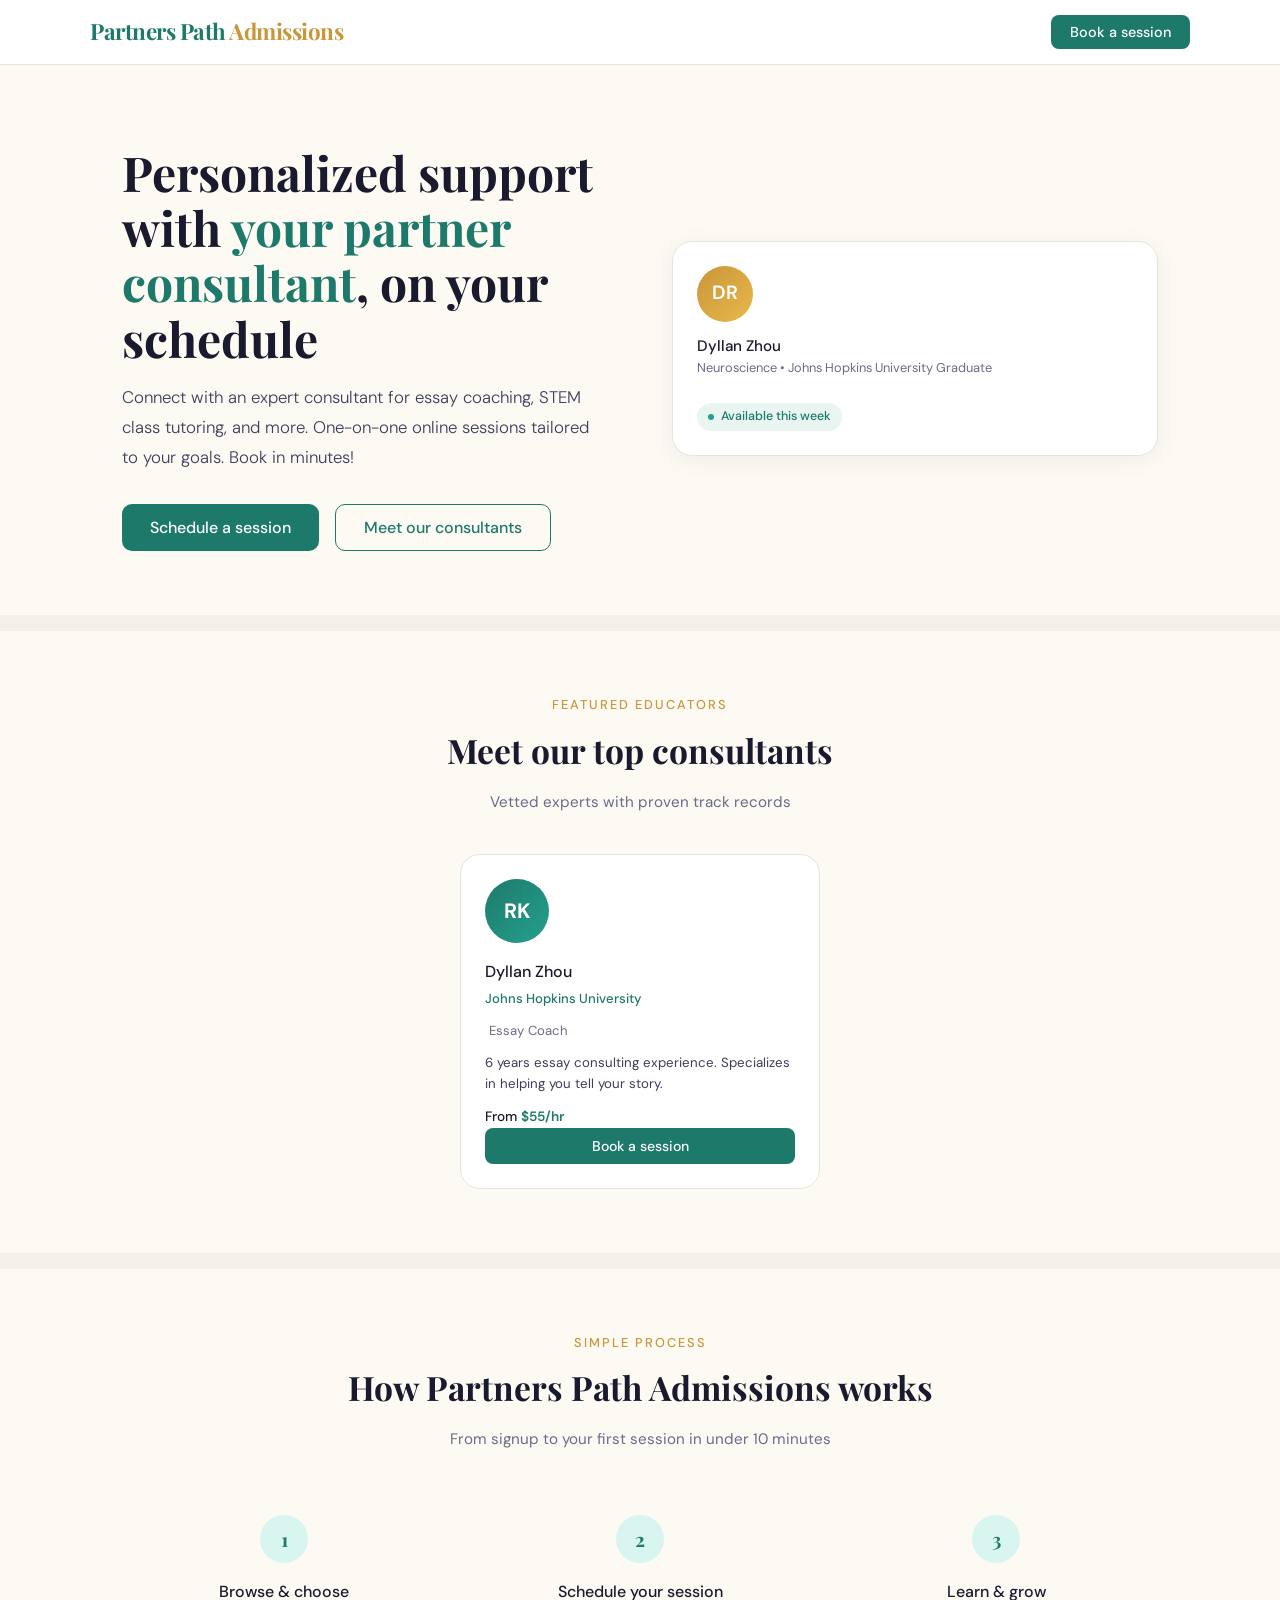
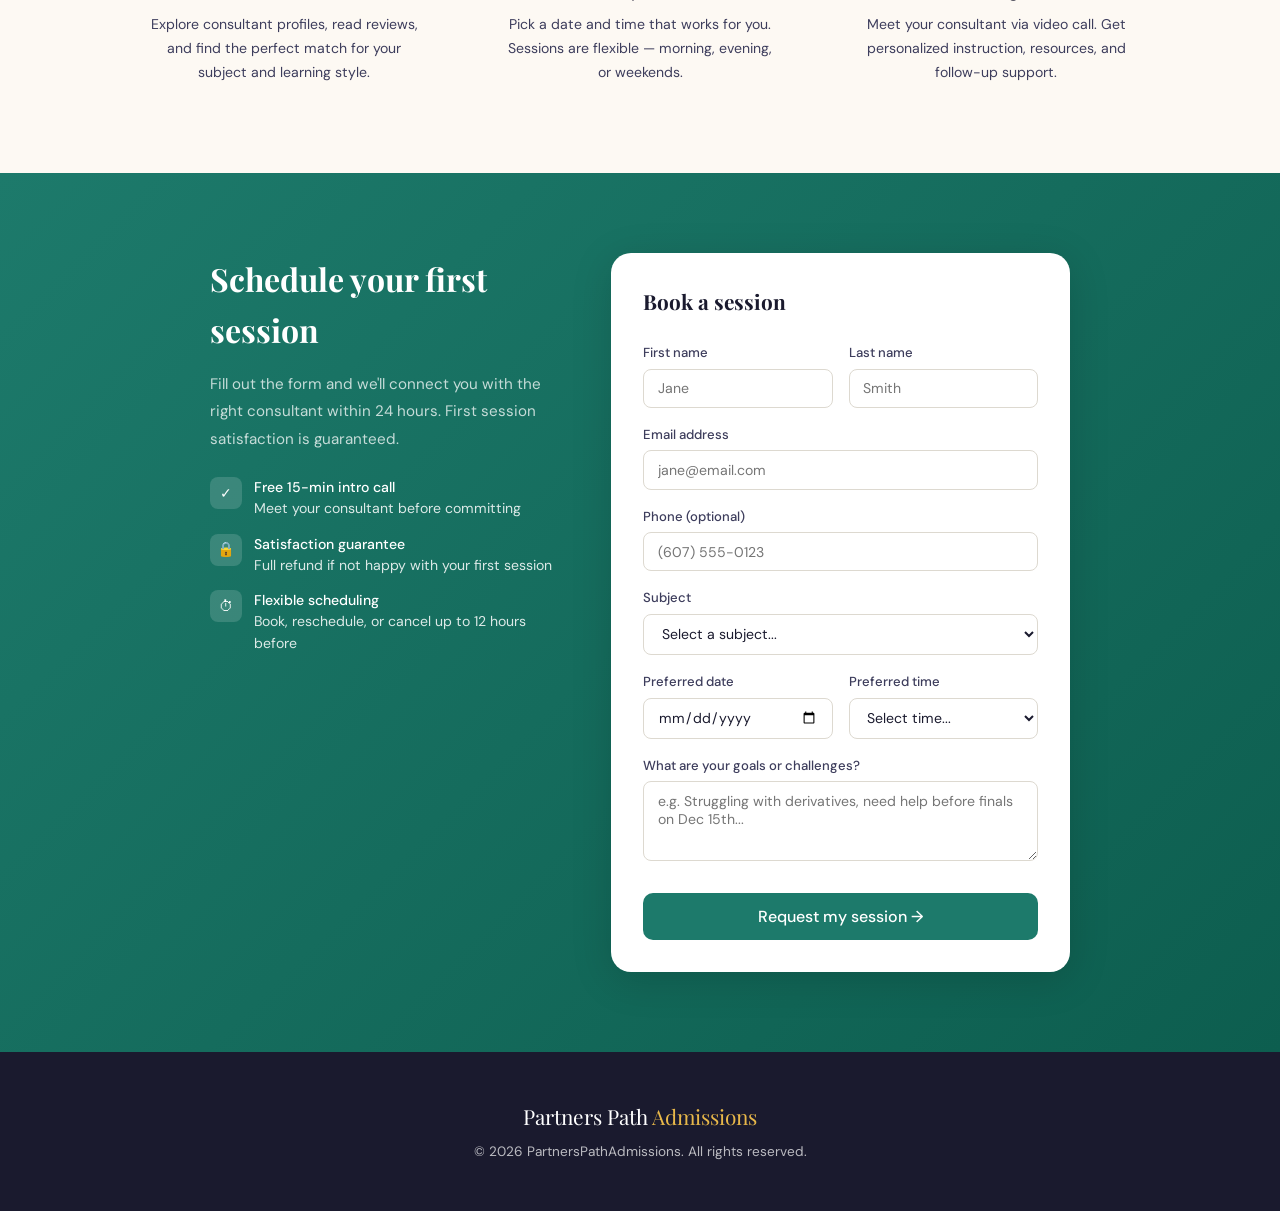
==== commit 21d4fe63: "Update index.html" ====
--- a/index.html
+++ b/index.html
@@ -64,7 +64,7 @@
       <div class="t-name">Dyllan Zhou</div>
       <div class="t-subject">Johns Hopkins University</div>
       <div><span class="t-stars"></span><span class="t-rating">Essay Coach</span></div>
-      <div class="t-bio">Johns Hopkins University 6 years essay consulting experience. Specializes in helping you tell your story.</div>
+      <div class="t-bio">6 years essay consulting experience. Specializes in helping you tell your story.</div>
       <div class="t-rate">From <span>$55/hr</span></div>
       <button class="t-book" onclick="openBookingFor('Dyllan Zhou','College essay support')">Book a session</button>
     </div>
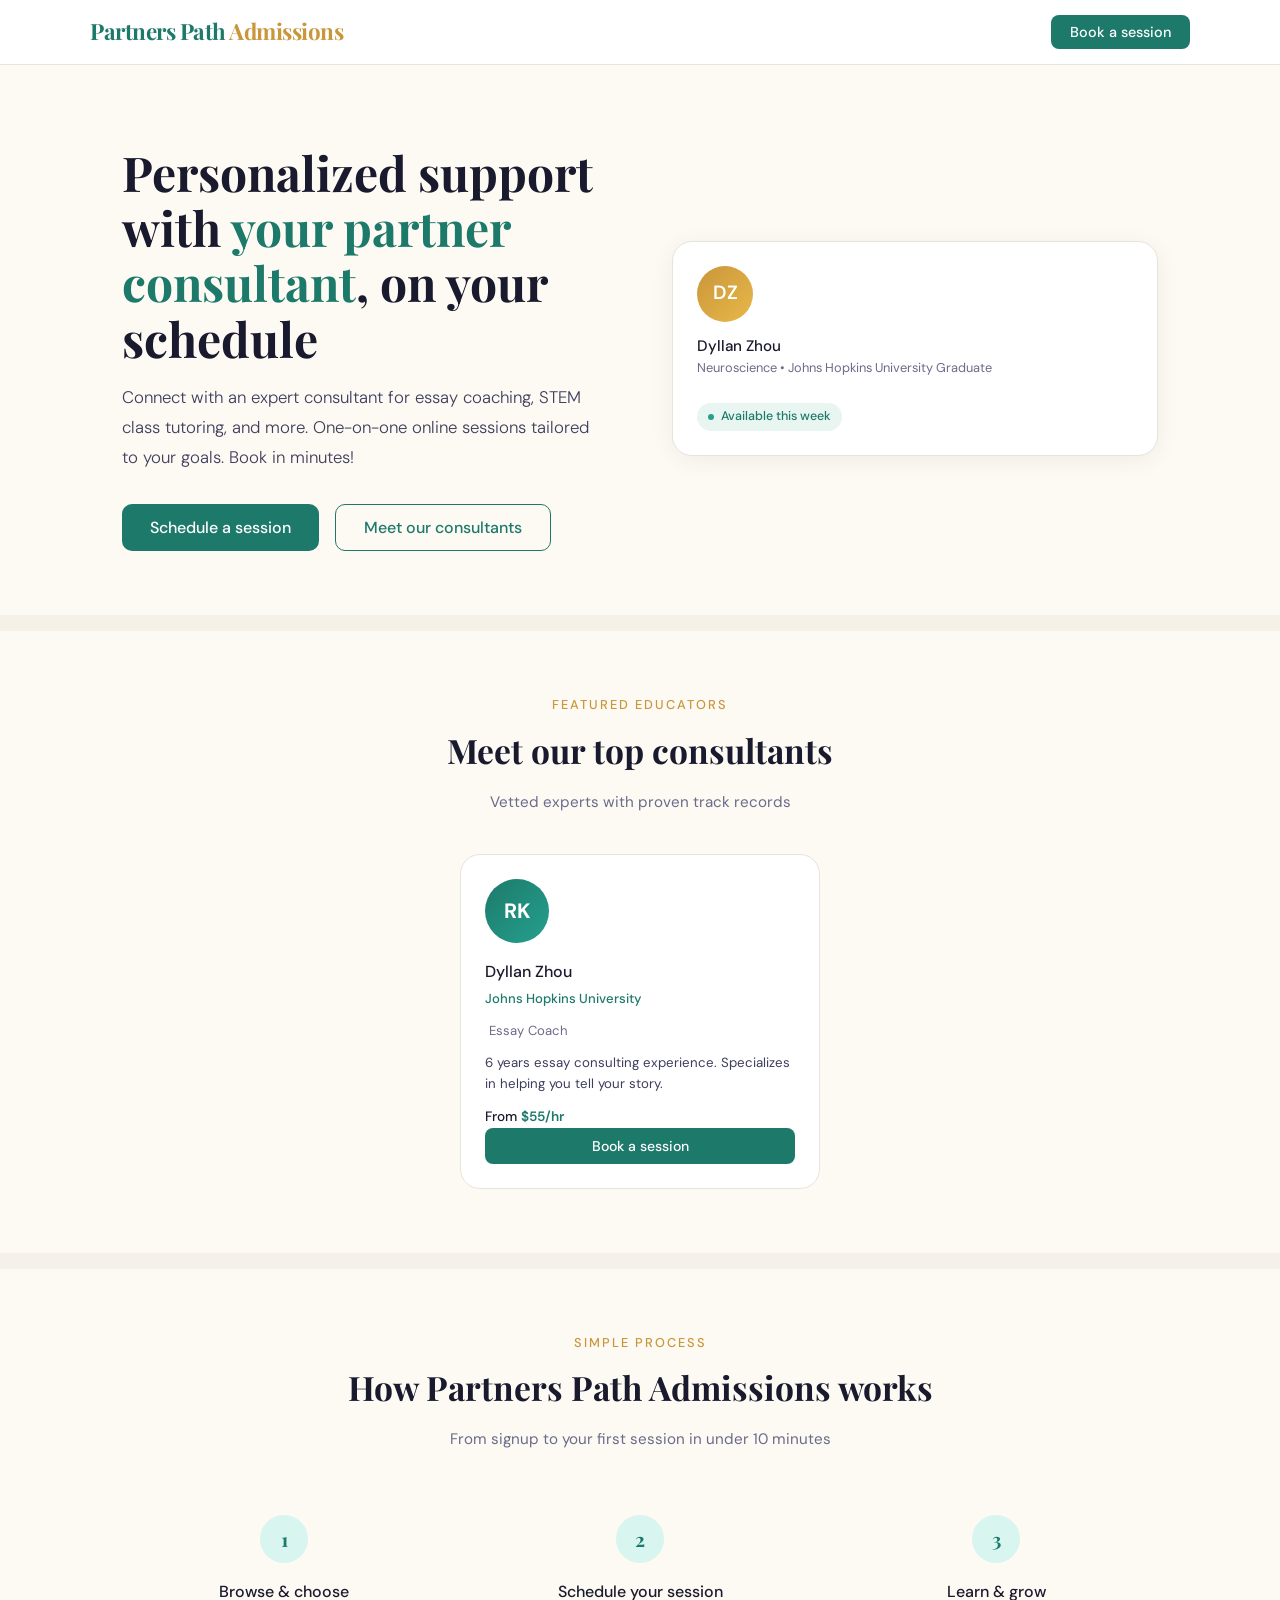
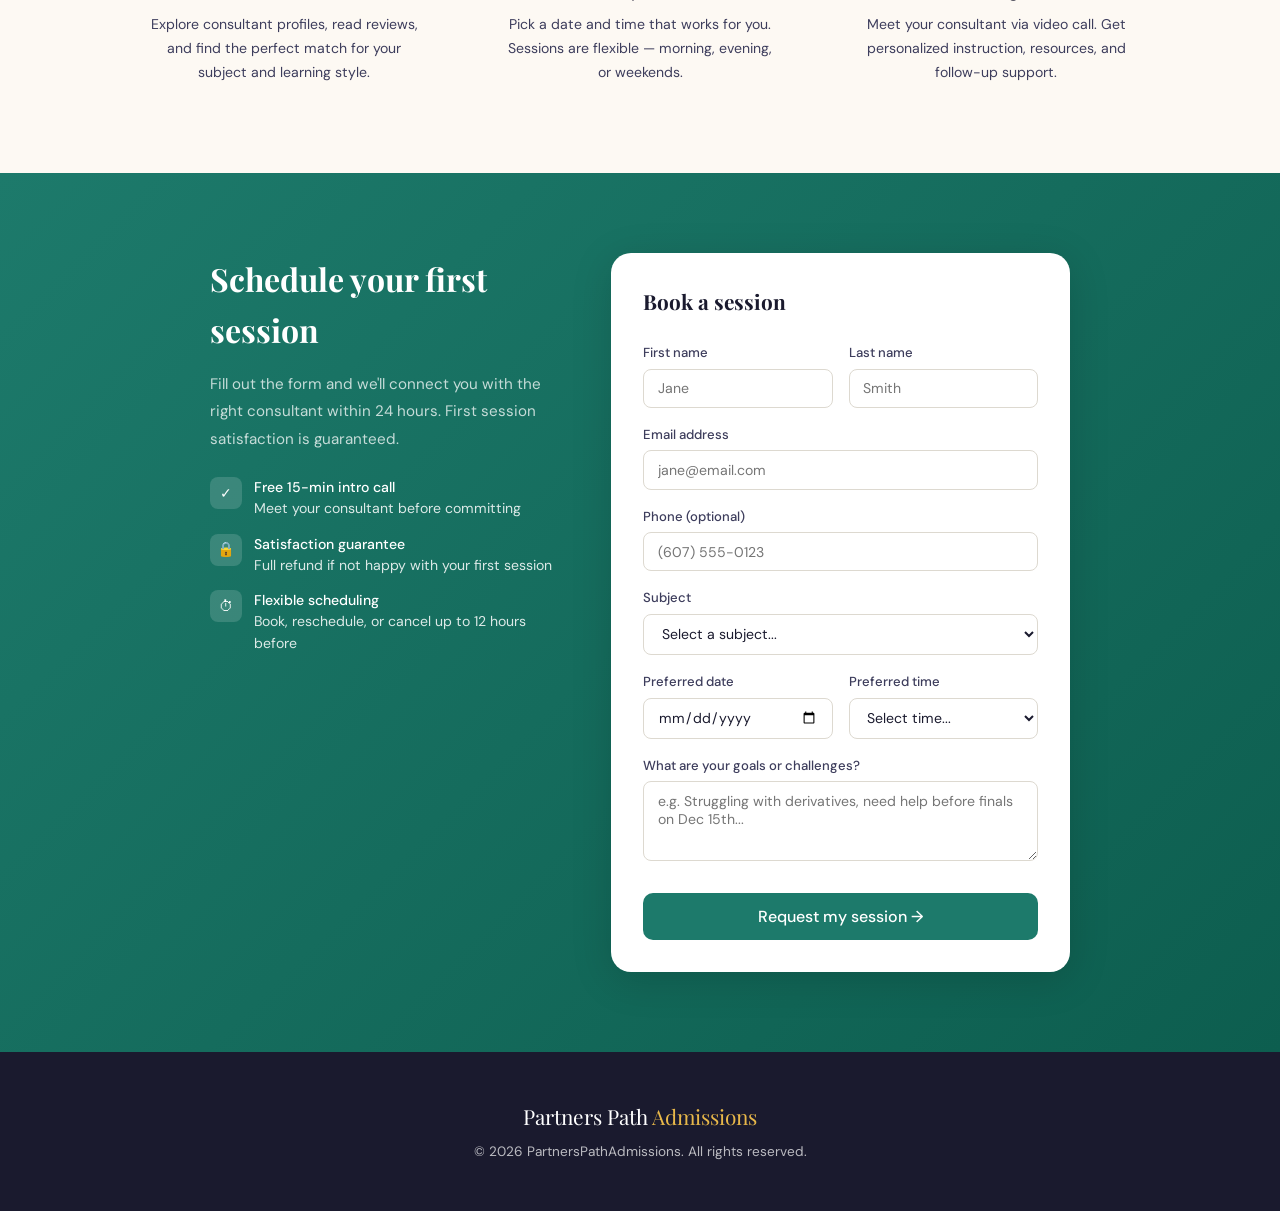
==== commit bdd88e15: "Update index.html" ====
--- a/index.html
+++ b/index.html
@@ -41,7 +41,7 @@
     </div>
     <div class="hero-visual">
       <div class="rating-card">
-        <div class="consultant-img">DR</div>
+        <div class="consultant-img">DZ</div>
         <div class="consultant-name">Dyllan Zhou</div>
         <div class="consultant-subject">Neuroscience • Johns Hopkins University Graduate</div>
         <div class="stars"></div>
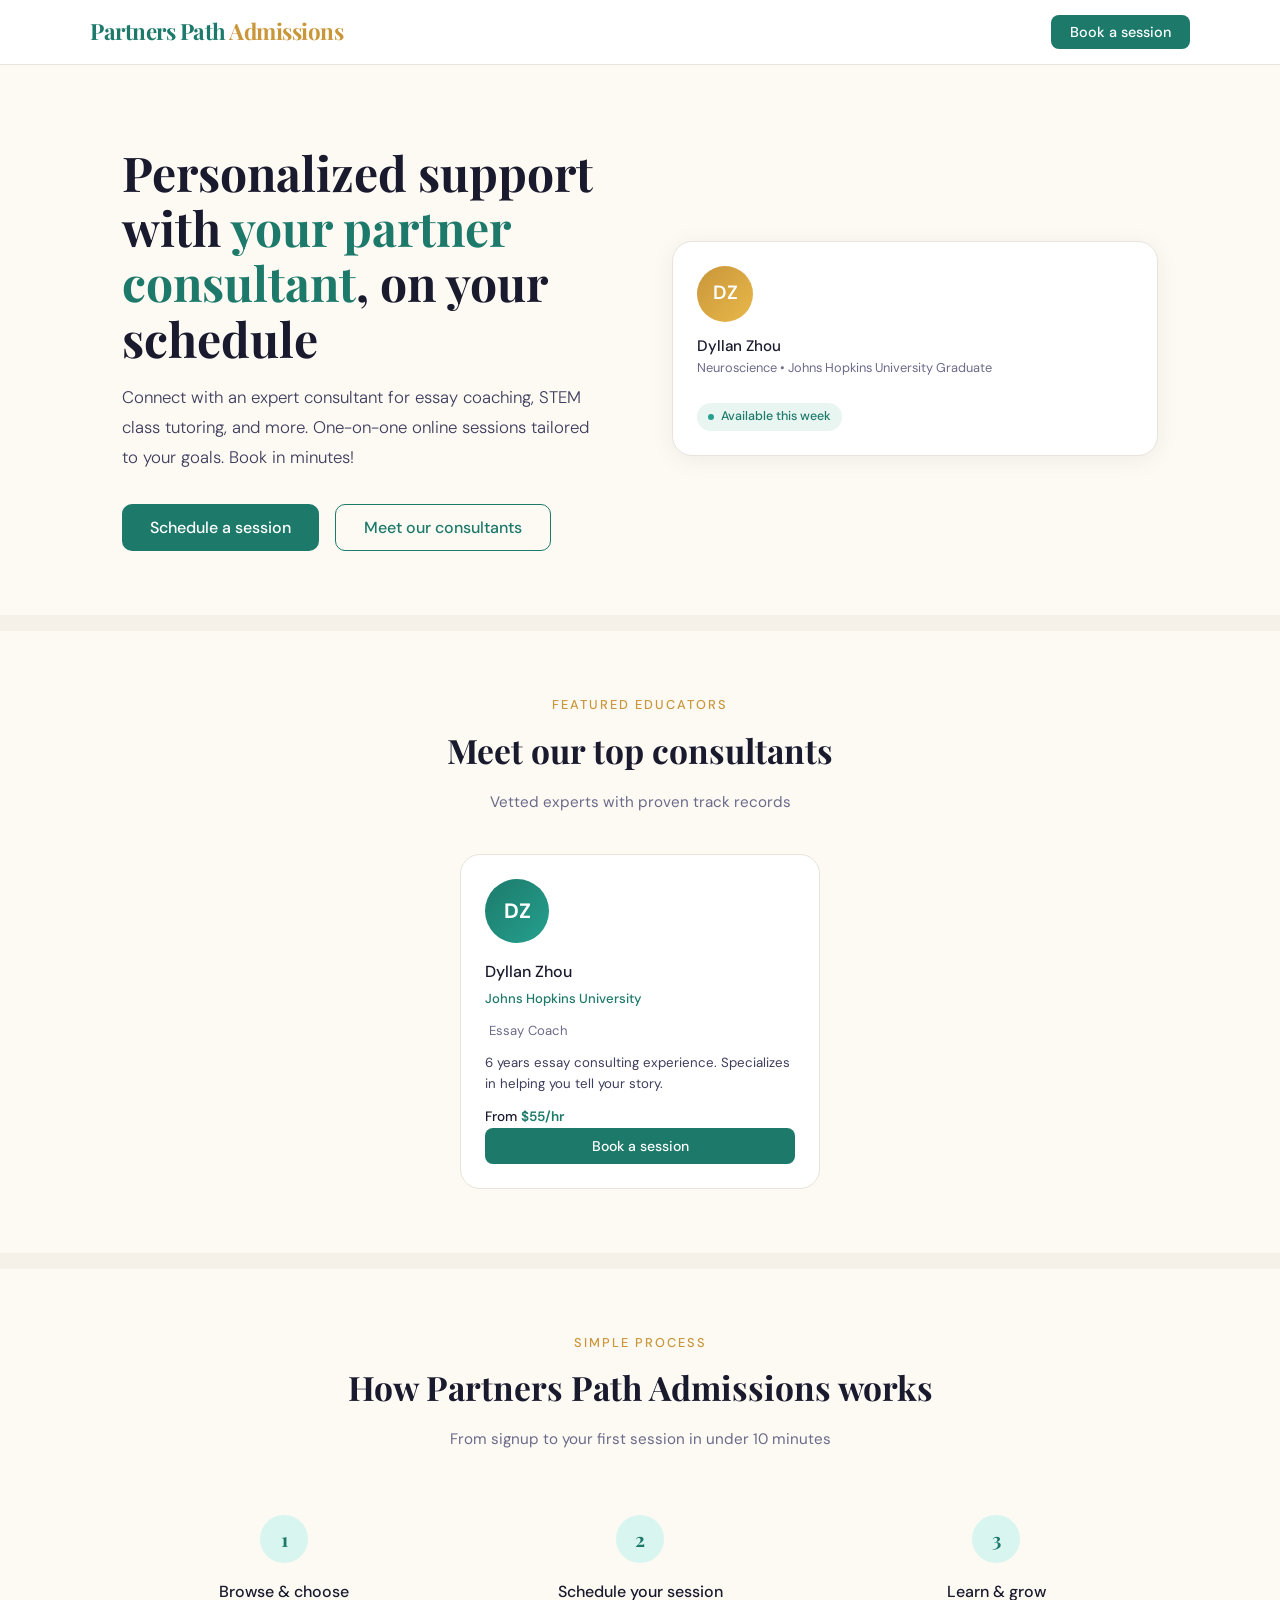
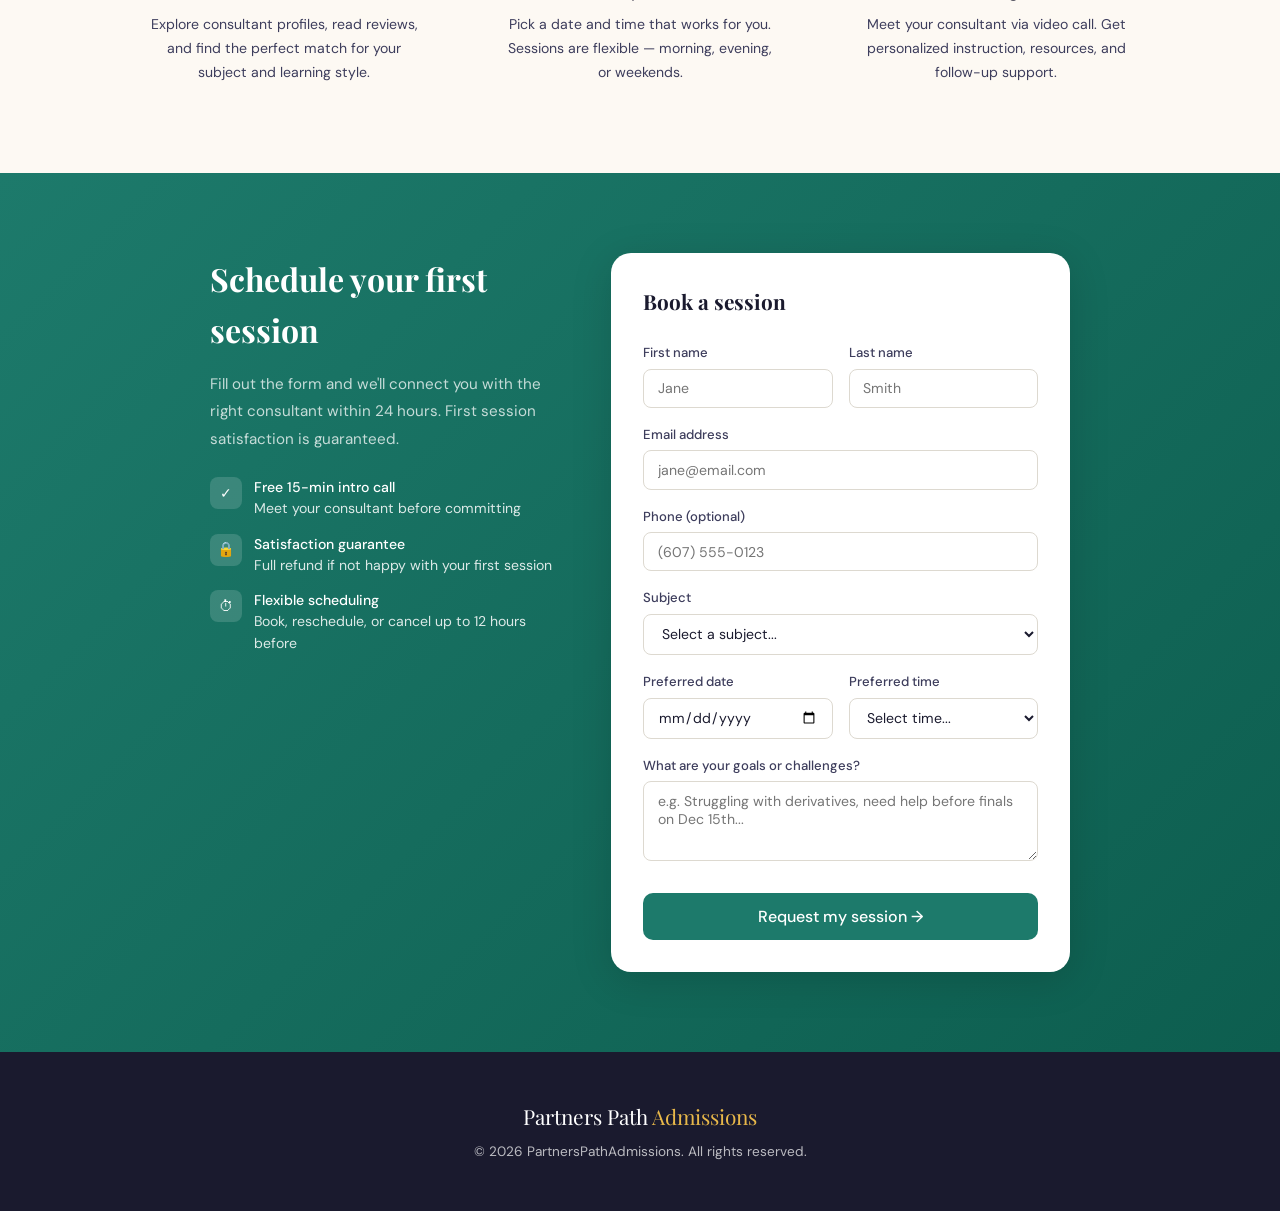
==== commit c012a4bd: "Update index.html" ====
--- a/index.html
+++ b/index.html
@@ -60,7 +60,7 @@
   <div class="section-sub">Vetted experts with proven track records</div>
   <div class="consultants-grid">
     <div class="consultant-card">
-      <div class="consultant-avatar" style="background:linear-gradient(135deg,#1d7a6b,#25a08e)">RK</div>
+      <div class="consultant-avatar" style="background:linear-gradient(135deg,#1d7a6b,#25a08e)">DZ</div>
       <div class="t-name">Dyllan Zhou</div>
       <div class="t-subject">Johns Hopkins University</div>
       <div><span class="t-stars"></span><span class="t-rating">Essay Coach</span></div>
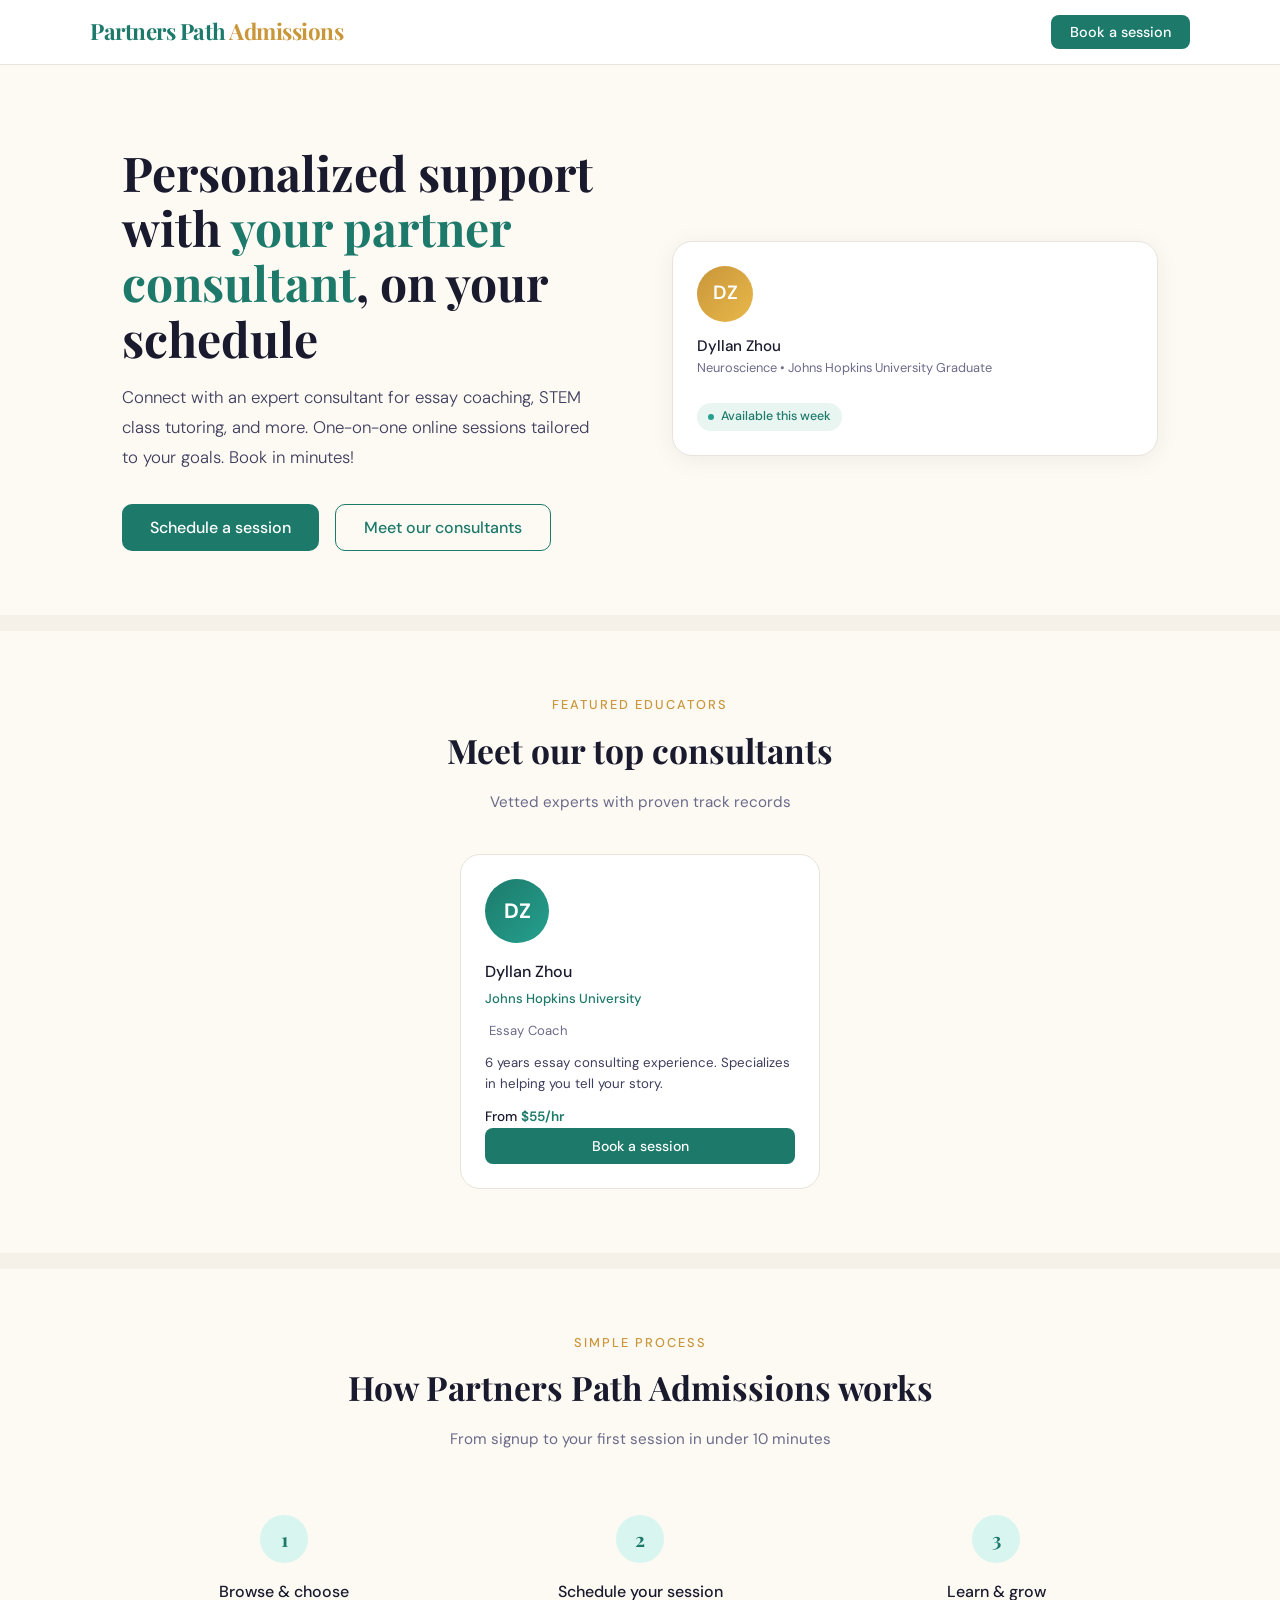
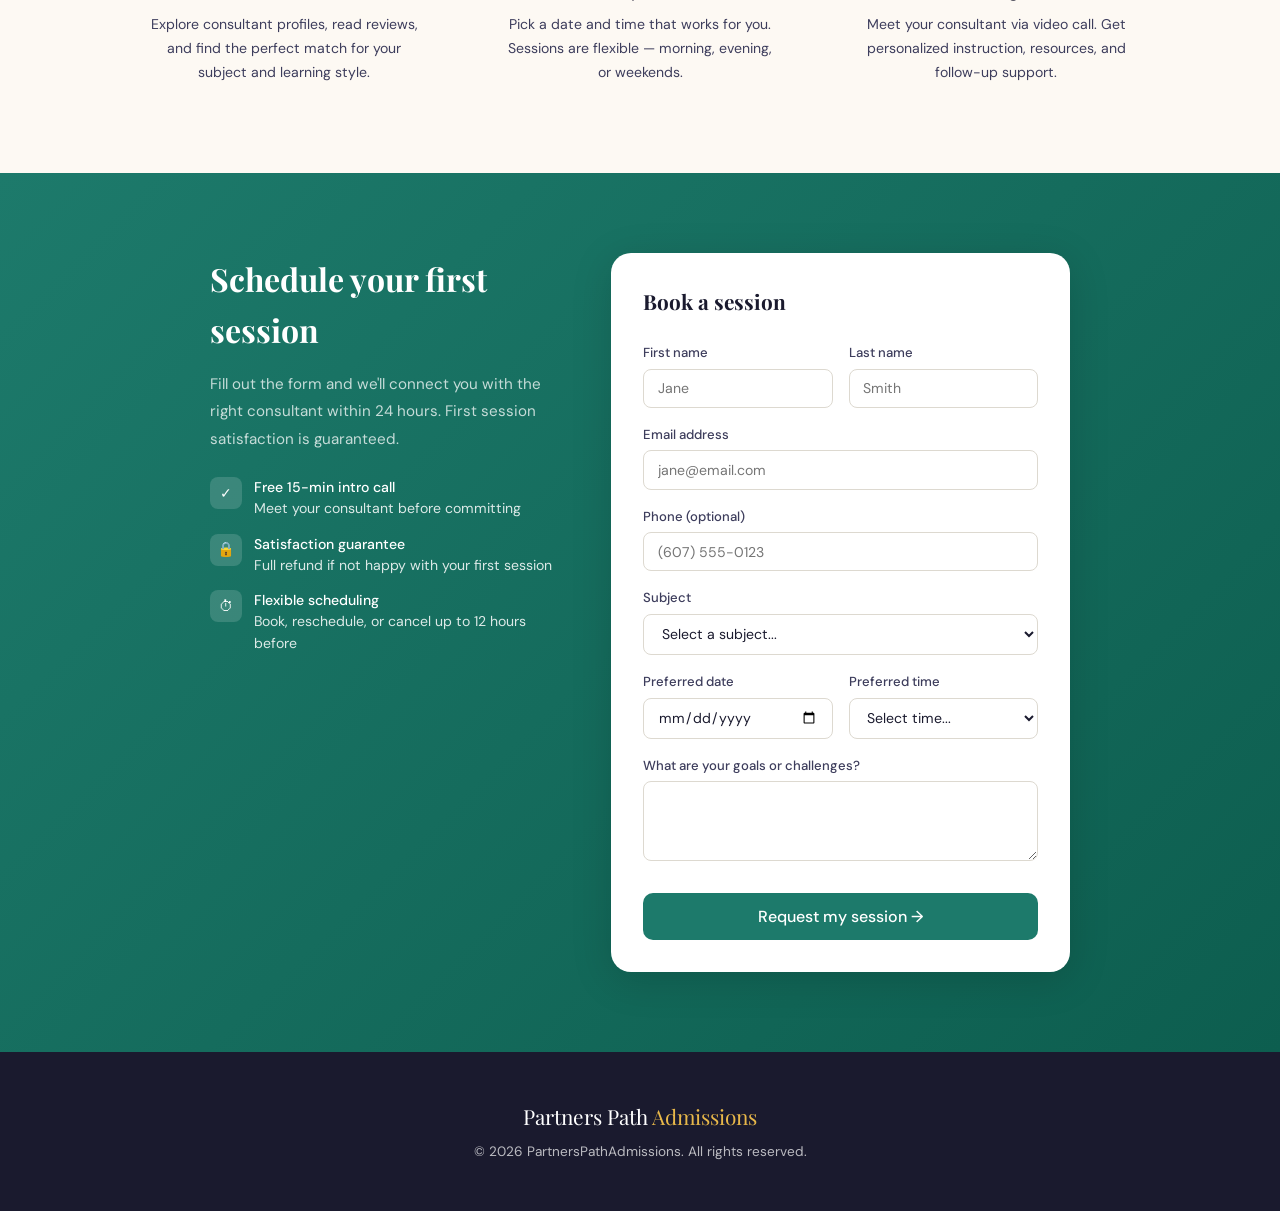
==== commit d27abe5e: "Update index.html" ====
--- a/index.html
+++ b/index.html
@@ -210,7 +210,7 @@
         </div>
         <div class="form-group">
           <label for="goals">What are your goals or challenges?</label>
-          <textarea id="goals" name="message" placeholder="e.g. Struggling with derivatives, need help before finals on Dec 15th..."></textarea>
+          <textarea id="goals" name="message" placeholder=""></textarea>
         </div>
         <button type="submit" class="submit-btn" id="submit-btn">Request my session →</button>
         <div class="form-msg" id="form-msg"></div>
